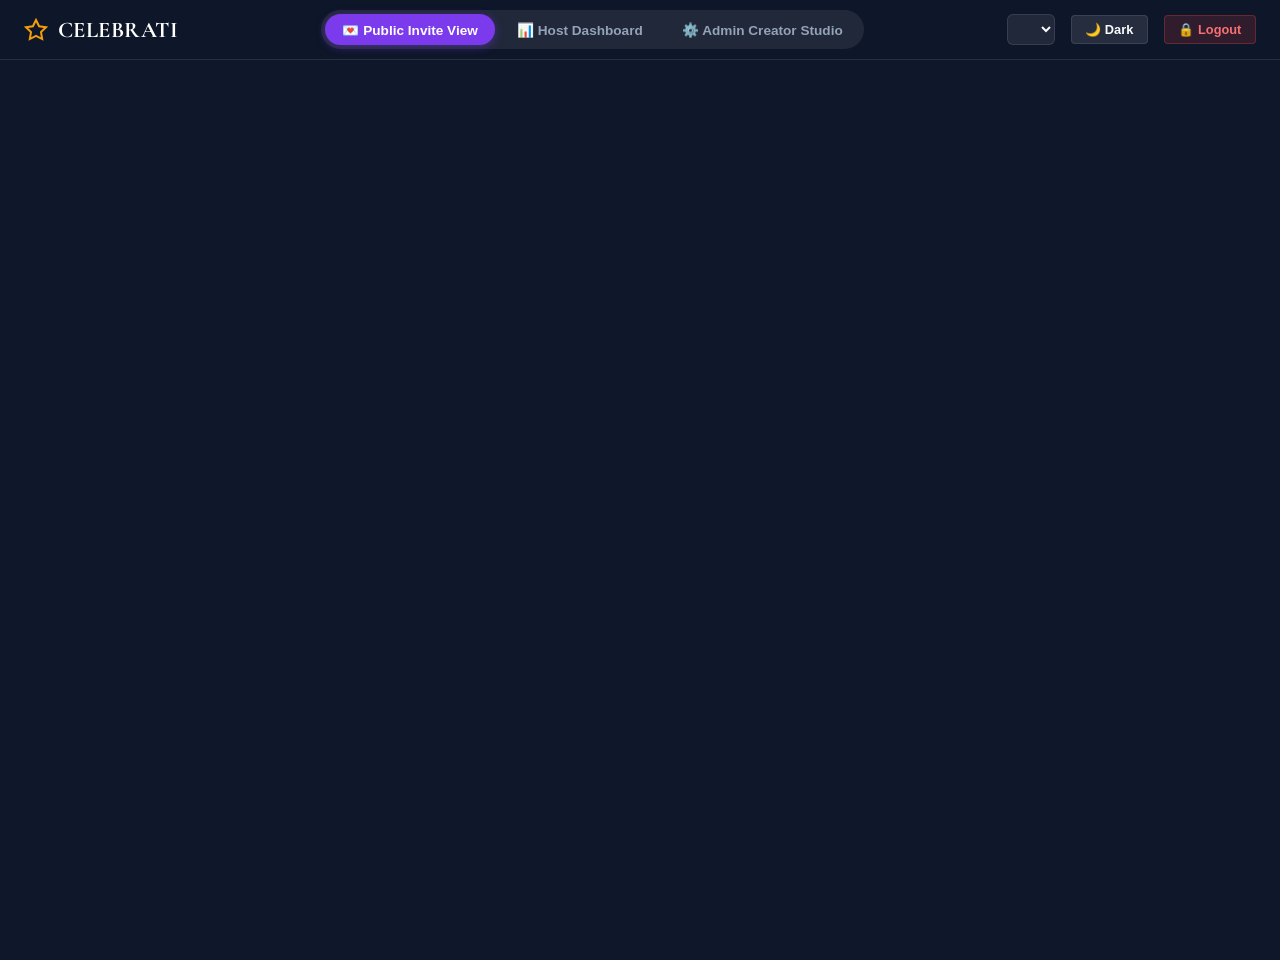
==== app.html @ c453f587 "Initial commit for Celebrati - Vercel Ready" ====
<!DOCTYPE html>
<html lang="en">
<head>
  <meta charset="UTF-8">
  <meta name="viewport" content="width=device-width, initial-scale=1.0">
  <title>Celebrati — Ultra-Premium Event Invitation & Management Platform</title>
  
  <meta name="description" content="Design ultra-luxurious story-based digital invitations, track RSVPs, meal preferences, and issue digital QR entry passes for weddings, galas, and VIP celebrations.">
  
  <!-- Stylesheets -->
  <link rel="stylesheet" href="styles/main.css">
  <link rel="stylesheet" href="styles/themes.css">
  <link rel="stylesheet" href="styles/admin.css">
  <link rel="stylesheet" href="styles/invitation.css">
  <link rel="stylesheet" href="styles/auth.css">
  <link rel="stylesheet" href="styles/tracker.css">
</head>
<body>

  <!-- Top Persona View Switcher Bar -->
  <header id="view-switcher-bar">
    <div class="brand-logo">
      <svg width="24" height="24" viewBox="0 0 24 24" fill="none" stroke="currentColor" stroke-width="2">
        <path d="M12 2l3.09 6.26L22 9.27l-5 4.87 1.18 6.88L12 17.77l-6.18 3.25L7 14.14 2 9.27l6.91-1.01L12 2z"/>
      </svg>
      <span>CELEBRATI</span>
    </div>

    <!-- View Switcher Pills -->
    <div class="view-pills">
      <button class="view-pill active" data-view="invite">
        <span>💌 Public Invite View</span>
      </button>
      <button class="view-pill" data-view="dashboard">
        <span>📊 Host Dashboard</span>
      </button>
      <button class="view-pill" data-view="admin">
        <span>⚙️ Admin Creator Studio</span>
      </button>
    </div>

    <!-- Quick Controls -->
    <div class="view-switcher-right">
      <select id="event-quick-select" class="event-quick-select" title="Active Event">
        <!-- Populated dynamically via storage JS -->
      </select>
      <button id="theme-toggle-btn" class="btn btn-secondary btn-sm" title="Toggle Dashboard Light/Dark Theme">
        🌙 Dark
      </button>
      <button id="logout-btn" class="btn btn-sm" title="Logout" style="background:rgba(239,68,68,0.15);color:#F87171;border:1px solid rgba(239,68,68,0.3);">
        🔒 Logout
      </button>
    </div>
  </header>

  <!-- Main View Container -->
  <main id="app-container">
    <!-- Dynamic Component Views render here (Admin | Dashboard | Invite | Tracker) -->
  </main>

  <!-- Toast Notification Container -->
  <div class="toast-container" id="toast-container"></div>

  <!-- Main Application Script (ES6 Modules) -->
  <script type="module" src="js/app.js"></script>
</body>
</html>
---- styles/main.css ----
/* ==========================================================================
   CELEBRATI — CORE DESIGN SYSTEM & BASE STYLES
   ========================================================================== */

@import url('https://fonts.googleapis.com/css2?family=Cormorant+Garamond:ital,wght@0,300;0,400;0,600;0,700;1,400&family=Inter:wght@300;400;500;600;700&family=Playfair+Display:ital,wght@0,400;0,600;0,700;1,400&family=Plus+Jakarta+Sans:wght@300;400;500;600;700;800&family=Alex+Brush&family=Great+Vibes&display=swap');

:root {
  /* System Brand Colors */
  --brand-primary: #7C3AED;
  --brand-primary-hover: #6D28D9;
  --brand-primary-light: rgba(124, 58, 237, 0.1);
  --brand-accent: #F59E0B;
  --brand-success: #10B981;
  --brand-danger: #EF4444;
  --brand-warning: #F59E0B;
  --brand-info: #3B82F6;

  /* UI Neutral Spectrum */
  --bg-app: #0F172A;
  --bg-surface: #1E293B;
  --bg-surface-elevated: #334155;
  --border-color: rgba(255, 255, 255, 0.1);
  --border-color-strong: rgba(255, 255, 255, 0.2);
  
  --text-primary: #F8FAFC;
  --text-secondary: #94A3B8;
  --text-muted: #64748B;
  --text-inverse: #0F172A;

  /* Fonts */
  --font-sans: 'Plus Jakarta Sans', 'Inter', -apple-system, sans-serif;
  --font-serif: 'Playfair Display', Georgia, serif;
  --font-script: 'Great Vibes', 'Alex Brush', cursive;
  --font-display: 'Cormorant Garamond', serif;

  /* Elevation Shadows */
  --shadow-sm: 0 1px 2px 0 rgba(0, 0, 0, 0.05);
  --shadow-md: 0 4px 6px -1px rgba(0, 0, 0, 0.1), 0 2px 4px -1px rgba(0, 0, 0, 0.06);
  --shadow-lg: 0 10px 15px -3px rgba(0, 0, 0, 0.2), 0 4px 6px -2px rgba(0, 0, 0, 0.1);
  --shadow-xl: 0 20px 25px -5px rgba(0, 0, 0, 0.3), 0 10px 10px -5px rgba(0, 0, 0, 0.2);
  --shadow-glow: 0 0 25px rgba(124, 58, 237, 0.35);

  /* Radius & Transitions */
  --radius-sm: 6px;
  --radius-md: 12px;
  --radius-lg: 20px;
  --radius-full: 9999px;
  --transition-fast: 0.15s ease;
  --transition-normal: 0.3s cubic-bezier(0.4, 0, 0.2, 1);
  --transition-slow: 0.5s cubic-bezier(0.4, 0, 0.2, 1);
}

/* Light theme overrides for Admin / Dashboard when toggled */
body.light-theme {
  --bg-app: #F8FAFC;
  --bg-surface: #FFFFFF;
  --bg-surface-elevated: #F1F5F9;
  --border-color: rgba(0, 0, 0, 0.08);
  --border-color-strong: rgba(0, 0, 0, 0.15);
  --text-primary: #0F172A;
  --text-secondary: #475569;
  --text-muted: #94A3B8;
  --shadow-xl: 0 20px 25px -5px rgba(0, 0, 0, 0.08);
}

/* Reset & Box Sizing */
*, *::before, *::after {
  box-sizing: border-box;
  margin: 0;
  padding: 0;
}

html {
  scroll-behavior: smooth;
  font-size: 16px;
  height: 100%;
}

body {
  font-family: var(--font-sans);
  background-color: var(--bg-app);
  color: var(--text-primary);
  line-height: 1.6;
  min-height: 100vh;
  overflow-x: hidden;
  -webkit-font-smoothing: antialiased;
}

/* Base Utility Classes */
.hidden { display: none !important; }
.flex { display: flex; }
.flex-col { display: flex; flex-direction: column; }
.items-center { align-items: center; }
.justify-between { justify-content: space-between; }
.justify-center { justify-content: center; }
.gap-2 { gap: 0.5rem; }
.gap-4 { gap: 1rem; }
.gap-6 { gap: 1.5rem; }
.gap-8 { gap: 2rem; }
.text-center { text-align: center; }
.w-full { width: 100%; }

/* Global Glassmorphism Containers */
.glass-panel {
  background: rgba(30, 41, 59, 0.7);
  backdrop-filter: blur(16px);
  -webkit-backdrop-filter: blur(16px);
  border: 1px solid var(--border-color);
  border-radius: var(--radius-md);
  box-shadow: var(--shadow-lg);
}

body.light-theme .glass-panel {
  background: rgba(255, 255, 255, 0.85);
  border: 1px solid rgba(0, 0, 0, 0.08);
}

/* Top Persona Switcher Bar */
#view-switcher-bar {
  position: fixed;
  top: 0;
  left: 0;
  right: 0;
  height: 60px;
  background: rgba(15, 23, 42, 0.92);
  backdrop-filter: blur(20px);
  -webkit-backdrop-filter: blur(20px);
  border-bottom: 1px solid var(--border-color);
  z-index: 9999;
  display: flex;
  align-items: center;
  justify-content: space-between;
  padding: 0 1.5rem;
}

.brand-logo {
  display: flex;
  align-items: center;
  gap: 0.6rem;
  font-family: var(--font-display);
  font-size: 1.4rem;
  font-weight: 700;
  color: #FFF;
  letter-spacing: 0.5px;
}

.brand-logo svg {
  color: #F59E0B;
}

.view-pills {
  display: flex;
  background: rgba(255, 255, 255, 0.08);
  padding: 4px;
  border-radius: var(--radius-full);
  gap: 4px;
}

.view-pill {
  border: none;
  background: transparent;
  color: var(--text-secondary);
  padding: 0.45rem 1.1rem;
  font-size: 0.85rem;
  font-weight: 600;
  border-radius: var(--radius-full);
  cursor: pointer;
  transition: var(--transition-fast);
  display: flex;
  align-items: center;
  gap: 0.4rem;
}

.view-pill:hover {
  color: #FFF;
}

.view-pill.active {
  background: var(--brand-primary);
  color: #FFF;
  box-shadow: 0 2px 10px rgba(124, 58, 237, 0.4);
}

.view-switcher-right {
  display: flex;
  align-items: center;
  gap: 1rem;
}

/* Event Selector Dropdown in Switcher Bar */
.event-quick-select {
  background: rgba(255, 255, 255, 0.08);
  border: 1px solid var(--border-color);
  color: var(--text-primary);
  padding: 0.4rem 0.8rem;
  border-radius: var(--radius-sm);
  font-size: 0.85rem;
  outline: none;
  cursor: pointer;
}

.event-quick-select option {
  background: #1E293B;
  color: #FFF;
}

/* Buttons */
.btn {
  display: inline-flex;
  align-items: center;
  justify-content: center;
  gap: 0.5rem;
  padding: 0.65rem 1.4rem;
  font-size: 0.9rem;
  font-weight: 600;
  border-radius: var(--radius-sm);
  border: 1px solid transparent;
  cursor: pointer;
  transition: var(--transition-fast);
  text-decoration: none;
}

.btn-primary {
  background: var(--brand-primary);
  color: #FFF;
}

.btn-primary:hover {
  background: var(--brand-primary-hover);
  box-shadow: var(--shadow-glow);
  transform: translateY(-1px);
}

.btn-secondary {
  background: rgba(255, 255, 255, 0.1);
  color: var(--text-primary);
  border-color: var(--border-color);
}

.btn-secondary:hover {
  background: rgba(255, 255, 255, 0.18);
}

.btn-outline {
  background: transparent;
  border-color: var(--border-color-strong);
  color: var(--text-primary);
}

.btn-outline:hover {
  border-color: var(--brand-primary);
  color: var(--brand-primary);
}

.btn-sm {
  padding: 0.35rem 0.85rem;
  font-size: 0.8rem;
  border-radius: 4px;
}

.btn-lg {
  padding: 0.85rem 1.8rem;
  font-size: 1rem;
  border-radius: var(--radius-md);
}

.btn-icon {
  padding: 0.5rem;
  border-radius: var(--radius-sm);
}

/* Form Controls */
.form-group {
  display: flex;
  flex-direction: column;
  gap: 0.4rem;
  margin-bottom: 1.2rem;
}

.form-label {
  font-size: 0.85rem;
  font-weight: 600;
  color: var(--text-secondary);
  text-transform: uppercase;
  letter-spacing: 0.5px;
}

.form-input, .form-select, .form-textarea {
  background: rgba(15, 23, 42, 0.6);
  border: 1px solid var(--border-color-strong);
  color: var(--text-primary);
  padding: 0.75rem 1rem;
  border-radius: var(--radius-sm);
  font-size: 0.95rem;
  font-family: inherit;
  transition: var(--transition-fast);
  outline: none;
}

body.light-theme .form-input,
body.light-theme .form-select,
body.light-theme .form-textarea {
  background: #FFF;
  border-color: #CBD5E1;
  color: #0F172A;
}

.form-input:focus, .form-select:focus, .form-textarea:focus {
  border-color: var(--brand-primary);
  box-shadow: 0 0 0 3px var(--brand-primary-light);
}

.form-row {
  display: grid;
  grid-template-columns: repeat(auto-fit, minmax(240px, 1fr));
  gap: 1rem;
}

/* Modals */
.modal-backdrop {
  position: fixed;
  inset: 0;
  background: rgba(0, 0, 0, 0.75);
  backdrop-filter: blur(8px);
  z-index: 10000;
  display: flex;
  align-items: center;
  justify-content: center;
  padding: 1.5rem;
  opacity: 0;
  pointer-events: none;
  transition: opacity 0.3s ease;
}

.modal-backdrop.active {
  opacity: 1;
  pointer-events: auto;
}

.modal-content {
  background: #1E293B;
  border: 1px solid var(--border-color-strong);
  border-radius: var(--radius-lg);
  max-width: 600px;
  width: 100%;
  max-height: 90vh;
  overflow-y: auto;
  padding: 2rem;
  box-shadow: var(--shadow-xl);
  transform: translateY(20px);
  transition: transform 0.3s ease;
}

.modal-backdrop.active .modal-content {
  transform: translateY(0);
}

.modal-header {
  display: flex;
  align-items: center;
  justify-content: space-between;
  margin-bottom: 1.5rem;
  padding-bottom: 1rem;
  border-bottom: 1px solid var(--border-color);
}

.modal-title {
  font-family: var(--font-display);
  font-size: 1.5rem;
  font-weight: 600;
}

.modal-close {
  background: none;
  border: none;
  color: var(--text-muted);
  font-size: 1.5rem;
  cursor: pointer;
}

.modal-close:hover { color: var(--text-primary); }

/* Main Views Container Offset for Switcher Bar */
#app-container {
  margin-top: 60px;
  min-height: calc(100vh - 60px);
}

/* Badge Styles */
.badge {
  display: inline-flex;
  align-items: center;
  padding: 0.2rem 0.6rem;
  border-radius: var(--radius-full);
  font-size: 0.75rem;
  font-weight: 700;
  text-transform: uppercase;
  letter-spacing: 0.5px;
}

.badge-success { background: rgba(16, 185, 129, 0.15); color: #34D399; border: 1px solid rgba(16, 185, 129, 0.3); }
.badge-danger { background: rgba(239, 68, 68, 0.15); color: #F87171; border: 1px solid rgba(239, 68, 68, 0.3); }
.badge-warning { background: rgba(245, 158, 11, 0.15); color: #FBBF24; border: 1px solid rgba(245, 158, 11, 0.3); }
.badge-info { background: rgba(59, 130, 246, 0.15); color: #60A5FA; border: 1px solid rgba(59, 130, 246, 0.3); }

/* Toast Notifications */
.toast-container {
  position: fixed;
  bottom: 2rem;
  right: 2rem;
  z-index: 10001;
  display: flex;
  flex-direction: column;
  gap: 0.75rem;
}

.toast {
  background: #1E293B;
  border: 1px solid var(--border-color-strong);
  color: var(--text-primary);
  padding: 0.9rem 1.4rem;
  border-radius: var(--radius-md);
  box-shadow: var(--shadow-xl);
  display: flex;
  align-items: center;
  gap: 0.75rem;
  font-size: 0.9rem;
  animation: slideInRight 0.3s ease;
}

.toast-success { border-left: 4px solid var(--brand-success); }
.toast-info { border-left: 4px solid var(--brand-info); }
.toast-warning { border-left: 4px solid var(--brand-warning); }

@keyframes slideInRight {
  from { transform: translateX(100%); opacity: 0; }
  to { transform: translateX(0); opacity: 1; }
}

/* Responsive adjustments */
@media (max-width: 768px) {
  #view-switcher-bar {
    padding: 0 0.75rem;
  }
  .brand-logo span {
    display: none;
  }
  .view-pill {
    padding: 0.35rem 0.7rem;
    font-size: 0.78rem;
  }
}
---- styles/themes.css ----
/* ==========================================================================
   CELEBRATI — ULTRA-PREMIUM THEME SYSTEM DEFINITIONS (12 Themes)
   ========================================================================== */

/* 1. ROYAL SOLITAIRE (Burgundy, Rose Gold, Ivory) */
.theme-royal {
  --theme-bg: #2B0910;
  --theme-bg-alt: #1F060B;
  --theme-card-bg: rgba(61, 15, 26, 0.7);
  --theme-card-border: rgba(235, 185, 120, 0.25);
  --theme-accent: #E5A965;
  --theme-accent-hover: #D4954F;
  --theme-accent-glow: rgba(229, 169, 101, 0.35);
  --theme-text-primary: #FFF5EA;
  --theme-text-secondary: #D4B6A6;
  --theme-text-muted: #9E7A6B;
  --theme-font-title: 'Cormorant Garamond', serif;
  --theme-font-script: 'Great Vibes', cursive;
  --theme-font-body: 'Plus Jakarta Sans', sans-serif;
  --theme-hero-gradient: linear-gradient(135deg, #180307 0%, #3D0F1A 50%, #20060C 100%);
  --theme-pattern-overlay: radial-gradient(circle at 50% 50%, rgba(229, 169, 101, 0.08) 0%, transparent 60%);
  --theme-particle-type: 'petals';
}

/* 2. MIDNIGHT LUXE (Deep Emerald, Gold Foil) */
.theme-midnight {
  --theme-bg: #061811;
  --theme-bg-alt: #030D09;
  --theme-card-bg: rgba(12, 38, 28, 0.75);
  --theme-card-border: rgba(212, 175, 55, 0.3);
  --theme-accent: #D4AF37;
  --theme-accent-hover: #B89324;
  --theme-accent-glow: rgba(212, 175, 55, 0.4);
  --theme-text-primary: #F0FDF4;
  --theme-text-secondary: #A7F3D0;
  --theme-text-muted: #6EE7B7;
  --theme-font-title: 'Playfair Display', serif;
  --theme-font-script: 'Alex Brush', cursive;
  --theme-font-body: 'Inter', sans-serif;
  --theme-hero-gradient: linear-gradient(135deg, #020806 0%, #08291D 50%, #03120C 100%);
  --theme-pattern-overlay: radial-gradient(circle at 50% 50%, rgba(212, 175, 55, 0.12) 0%, transparent 70%);
  --theme-particle-type: 'gold-dust';
}

/* 3. VELVET NOIR (Obsidian & Champagne Glow) */
.theme-velvet {
  --theme-bg: #0A0A0F;
  --theme-bg-alt: #050508;
  --theme-card-bg: rgba(22, 22, 34, 0.75);
  --theme-card-border: rgba(255, 215, 0, 0.2);
  --theme-accent: #FFD700;
  --theme-accent-hover: #E6C200;
  --theme-accent-glow: rgba(255, 215, 0, 0.4);
  --theme-text-primary: #FFFFFF;
  --theme-text-secondary: #CBD5E1;
  --theme-text-muted: #64748B;
  --theme-font-title: 'Playfair Display', serif;
  --theme-font-script: 'Alex Brush', cursive;
  --theme-font-body: 'Plus Jakarta Sans', sans-serif;
  --theme-hero-gradient: linear-gradient(135deg, #040407 0%, #141424 50%, #07070E 100%);
  --theme-pattern-overlay: radial-gradient(circle at 50% 50%, rgba(255, 215, 0, 0.09) 0%, transparent 70%);
  --theme-particle-type: 'gold-dust';
}

/* 4. CELESTIAL ROMANCE (Soft Blush, Lavender) */
.theme-celestial {
  --theme-bg: #1A1325;
  --theme-bg-alt: #110B1B;
  --theme-card-bg: rgba(41, 28, 59, 0.7);
  --theme-card-border: rgba(226, 192, 238, 0.25);
  --theme-accent: #E2C0EE;
  --theme-accent-hover: #C698D6;
  --theme-accent-glow: rgba(226, 192, 238, 0.35);
  --theme-text-primary: #FAF5FF;
  --theme-text-secondary: #E9D5FF;
  --theme-text-muted: #C084FC;
  --theme-font-title: 'Cormorant Garamond', serif;
  --theme-font-script: 'Great Vibes', cursive;
  --theme-font-body: 'Plus Jakarta Sans', sans-serif;
  --theme-hero-gradient: linear-gradient(135deg, #0F0918 0%, #291B3A 50%, #150E23 100%);
  --theme-pattern-overlay: radial-gradient(circle at 50% 50%, rgba(226, 192, 238, 0.1) 0%, transparent 65%);
  --theme-particle-type: 'stars';
}

/* 5. CHAPEL WHITE & SILVER (Cathedral White & Platinum) */
.theme-chapel-white {
  --theme-bg: #0F172A;
  --theme-bg-alt: #090D16;
  --theme-card-bg: rgba(30, 41, 59, 0.8);
  --theme-card-border: rgba(203, 213, 225, 0.3);
  --theme-accent: #CBD5E1;
  --theme-accent-hover: #94A3B8;
  --theme-accent-glow: rgba(203, 213, 225, 0.35);
  --theme-text-primary: #F8FAFC;
  --theme-text-secondary: #E2E8F0;
  --theme-text-muted: #94A3B8;
  --theme-font-title: 'Cormorant Garamond', serif;
  --theme-font-script: 'Great Vibes', cursive;
  --theme-font-body: 'Inter', sans-serif;
  --theme-hero-gradient: linear-gradient(135deg, #090E1A 0%, #1E293B 50%, #0B132B 100%);
  --theme-pattern-overlay: radial-gradient(circle at 50% 50%, rgba(203, 213, 225, 0.12) 0%, transparent 70%);
  --theme-particle-type: 'stars';
}

/* 6. SAFFRON & CRIMSON GOLD (Hindu Wedding) */
.theme-hindu-mandala {
  --theme-bg: #5A180E;
  --theme-bg-alt: #380C07;
  --theme-card-bg: rgba(90, 24, 14, 0.8);
  --theme-card-border: rgba(255, 153, 51, 0.35);
  --theme-accent: #FF9933;
  --theme-accent-hover: #E6801A;
  --theme-accent-glow: rgba(255, 153, 51, 0.4);
  --theme-text-primary: #FFF8F0;
  --theme-text-secondary: #FFE0B2;
  --theme-text-muted: #FFB74D;
  --theme-font-title: 'Cinzel', serif;
  --theme-font-script: 'Great Vibes', cursive;
  --theme-font-body: 'Plus Jakarta Sans', sans-serif;
  --theme-hero-gradient: linear-gradient(135deg, #300804 0%, #6E1F13 50%, #3B0D07 100%);
  --theme-pattern-overlay: radial-gradient(circle at 50% 50%, rgba(255, 153, 51, 0.15) 0%, transparent 70%);
  --theme-particle-type: 'petals';
}

/* 7. MARIGOLD BARAAT (Sangeet & Haldi) */
.theme-marigold-baraat {
  --theme-bg: #4A1208;
  --theme-bg-alt: #2E0A04;
  --theme-card-bg: rgba(74, 18, 8, 0.8);
  --theme-card-border: rgba(255, 193, 7, 0.35);
  --theme-accent: #FFC107;
  --theme-accent-hover: #FFA000;
  --theme-accent-glow: rgba(255, 193, 7, 0.4);
  --theme-text-primary: #FFF8E1;
  --theme-text-secondary: #FFE082;
  --theme-text-muted: #FFCA28;
  --theme-font-title: 'Cinzel', serif;
  --theme-font-script: 'Great Vibes', cursive;
  --theme-font-body: 'Plus Jakarta Sans', sans-serif;
  --theme-hero-gradient: linear-gradient(135deg, #260803 0%, #5E180A 50%, #360E05 100%);
  --theme-pattern-overlay: radial-gradient(circle at 50% 50%, rgba(255, 193, 7, 0.15) 0%, transparent 70%);
  --theme-particle-type: 'petals';
}

/* 8. EMERALD ELEGANCE (Muslim Nikkah) */
.theme-muslim-emerald {
  --theme-bg: #004B23;
  --theme-bg-alt: #002913;
  --theme-card-bg: rgba(0, 75, 35, 0.75);
  --theme-card-border: rgba(80, 200, 120, 0.3);
  --theme-accent: #50C878;
  --theme-accent-hover: #3EB063;
  --theme-accent-glow: rgba(80, 200, 120, 0.4);
  --theme-text-primary: #F0FFF0;
  --theme-text-secondary: #C8E6C9;
  --theme-text-muted: #81C784;
  --theme-font-title: 'Amiri', serif;
  --theme-font-script: 'Alex Brush', cursive;
  --theme-font-body: 'Inter', sans-serif;
  --theme-hero-gradient: linear-gradient(135deg, #001C0D 0%, #005F2C 50%, #002E15 100%);
  --theme-pattern-overlay: radial-gradient(circle at 50% 50%, rgba(80, 200, 120, 0.12) 0%, transparent 70%);
  --theme-particle-type: 'stars';
}

/* 9. DESERT ROSE NIKKAH (Dusty Rose & Bronze) */
.theme-desert-rose {
  --theme-bg: #2B1E2A;
  --theme-bg-alt: #1A1119;
  --theme-card-bg: rgba(43, 30, 42, 0.8);
  --theme-card-border: rgba(244, 162, 97, 0.3);
  --theme-accent: #F4A261;
  --theme-accent-hover: #E76F51;
  --theme-accent-glow: rgba(244, 162, 97, 0.4);
  --theme-text-primary: #FFF1E6;
  --theme-text-secondary: #F8EDEB;
  --theme-text-muted: #E0A96D;
  --theme-font-title: 'Amiri', serif;
  --theme-font-script: 'Great Vibes', cursive;
  --theme-font-body: 'Plus Jakarta Sans', sans-serif;
  --theme-hero-gradient: linear-gradient(135deg, #160D15 0%, #3B2A3A 50%, #20151F 100%);
  --theme-pattern-overlay: radial-gradient(circle at 50% 50%, rgba(244, 162, 97, 0.12) 0%, transparent 70%);
  --theme-particle-type: 'gold-dust';
}

/* 10. IVORY & ROYAL ANAND KARAJ (Sikh Wedding) */
.theme-sikh-ivory {
  --theme-bg: #0B192C;
  --theme-bg-alt: #060E1A;
  --theme-card-bg: rgba(11, 25, 44, 0.8);
  --theme-card-border: rgba(59, 130, 246, 0.3);
  --theme-accent: #3B82F6;
  --theme-accent-hover: #2563EB;
  --theme-accent-glow: rgba(59, 130, 246, 0.4);
  --theme-text-primary: #F8FAFC;
  --theme-text-secondary: #93C5FD;
  --theme-text-muted: #60A5FA;
  --theme-font-title: 'Cinzel', serif;
  --theme-font-script: 'Great Vibes', cursive;
  --theme-font-body: 'Inter', sans-serif;
  --theme-hero-gradient: linear-gradient(135deg, #030811 0%, #1E3E62 50%, #081324 100%);
  --theme-pattern-overlay: radial-gradient(circle at 50% 50%, rgba(59, 130, 246, 0.12) 0%, transparent 70%);
  --theme-particle-type: 'gold-dust';
}

/* 11. NEON LUXE PARTY (Birthday Gala) */
.theme-neon-party {
  --theme-bg: #111827;
  --theme-bg-alt: #0B0F19;
  --theme-card-bg: rgba(17, 24, 39, 0.85);
  --theme-card-border: rgba(236, 72, 153, 0.35);
  --theme-accent: #EC4899;
  --theme-accent-hover: #DB2777;
  --theme-accent-glow: rgba(236, 72, 153, 0.45);
  --theme-text-primary: #F9FAFB;
  --theme-text-secondary: #F472B6;
  --theme-text-muted: #F43F5E;
  --theme-font-title: 'Playfair Display', serif;
  --theme-font-script: 'Alex Brush', cursive;
  --theme-font-body: 'Plus Jakarta Sans', sans-serif;
  --theme-hero-gradient: linear-gradient(135deg, #0A0512 0%, #2E103B 50%, #0F172A 100%);
  --theme-pattern-overlay: radial-gradient(circle at 50% 50%, rgba(236, 72, 153, 0.15) 0%, transparent 70%);
  --theme-particle-type: 'stars';
}

/* 12. PLATINUM CORPORATE GALA (Tech & Corporate) */
.theme-gala-corporate {
  --theme-bg: #0F172A;
  --theme-bg-alt: #020617;
  --theme-card-bg: rgba(15, 23, 42, 0.85);
  --theme-card-border: rgba(56, 189, 248, 0.3);
  --theme-accent: #38BDF8;
  --theme-accent-hover: #0284C7;
  --theme-accent-glow: rgba(56, 189, 248, 0.4);
  --theme-text-primary: #F8FAFC;
  --theme-text-secondary: #94A3B8;
  --theme-text-muted: #64748B;
  --theme-font-title: 'Inter', serif;
  --theme-font-script: 'Alex Brush', cursive;
  --theme-font-body: 'Inter', sans-serif;
  --theme-hero-gradient: linear-gradient(135deg, #020617 0%, #1E293B 50%, #0F172A 100%);
  --theme-pattern-overlay: radial-gradient(circle at 50% 50%, rgba(56, 189, 248, 0.12) 0%, transparent 70%);
  --theme-particle-type: 'gold-dust';
}

/* Application of theme variables on the invitation wrapper */
.invitation-wrapper {
  background-color: var(--theme-bg, #0F172A);
  color: var(--theme-text-primary, #FFF);
  font-family: var(--theme-font-body, sans-serif);
  min-height: 100vh;
  position: relative;
  overflow-x: hidden;
  transition: background-color 0.5s ease, color 0.5s ease;
}

.invitation-wrapper h1,
.invitation-wrapper h2,
.invitation-wrapper h3,
.invitation-wrapper .section-title {
  font-family: var(--theme-font-title, serif);
}

.invitation-wrapper .script-font {
  font-family: var(--theme-font-script, cursive);
  color: var(--theme-accent);
}

.invitation-wrapper .theme-accent-text {
  color: var(--theme-accent);
}

.invitation-wrapper .theme-card {
  background: var(--theme-card-bg);
  border: 1px solid var(--theme-card-border);
  backdrop-filter: blur(16px);
  -webkit-backdrop-filter: blur(16px);
  border-radius: var(--radius-lg);
  box-shadow: 0 10px 30px rgba(0, 0, 0, 0.4);
}

.invitation-wrapper .btn-accent {
  background: var(--theme-accent);
  color: #0F172A;
  font-weight: 700;
  border: none;
  box-shadow: 0 4px 20px var(--theme-accent-glow);
  transition: var(--transition-fast);
}

.invitation-wrapper .btn-accent:hover {
  background: var(--theme-accent-hover);
  transform: translateY(-2px);
  box-shadow: 0 6px 25px var(--theme-accent-glow);
}
---- styles/admin.css ----
/* ==========================================================================
   CELEBRATI — ADMIN CREATOR STUDIO & CUSTOMER DASHBOARD STYLES
   ========================================================================== */

.admin-layout, .dashboard-layout {
  padding: 2rem;
  max-width: 1400px;
  margin: 0 auto;
}

.view-header {
  display: flex;
  align-items: center;
  justify-content: space-between;
  margin-bottom: 2rem;
}

.view-header-title h1 {
  font-size: 1.8rem;
  font-weight: 800;
  display: flex;
  align-items: center;
  gap: 0.6rem;
}

.view-header-title p {
  color: var(--text-secondary);
  font-size: 0.95rem;
}

/* Event Library Grid */
.event-grid {
  display: grid;
  grid-template-columns: repeat(auto-fill, minmax(320px, 1fr));
  gap: 1.5rem;
  margin-top: 1.5rem;
}

.event-card {
  background: var(--bg-surface);
  border: 1px solid var(--border-color);
  border-radius: var(--radius-md);
  padding: 1.5rem;
  transition: var(--transition-fast);
  display: flex;
  flex-direction: column;
  justify-content: space-between;
  position: relative;
  overflow: hidden;
}

.event-card:hover {
  border-color: var(--brand-primary);
  transform: translateY(-3px);
  box-shadow: var(--shadow-xl);
}

.event-card-top {
  display: flex;
  align-items: flex-start;
  justify-content: space-between;
  margin-bottom: 1rem;
}

.event-card-type-icon {
  width: 42px;
  height: 42px;
  border-radius: 10px;
  background: var(--brand-primary-light);
  color: var(--brand-primary);
  display: flex;
  align-items: center;
  justify-content: center;
  font-size: 1.3rem;
}

.event-card-title {
  font-size: 1.2rem;
  font-weight: 700;
  margin-bottom: 0.3rem;
}

.event-card-hosts {
  color: var(--text-secondary);
  font-size: 0.9rem;
  margin-bottom: 1rem;
}

.event-card-meta {
  display: flex;
  align-items: center;
  gap: 1rem;
  font-size: 0.8rem;
  color: var(--text-muted);
  margin-bottom: 1.2rem;
}

.event-card-actions {
  display: flex;
  align-items: center;
  gap: 0.5rem;
  border-top: 1px solid var(--border-color);
  padding-top: 1rem;
}

/* Admin Wizard Split View */
.wizard-split {
  display: grid;
  grid-template-columns: 1fr 420px;
  gap: 2rem;
  align-items: start;
}

@media (max-width: 1100px) {
  .wizard-split {
    grid-template-columns: 1fr;
  }
}

.wizard-form-container {
  background: var(--bg-surface);
  border: 1px solid var(--border-color);
  border-radius: var(--radius-lg);
  padding: 2rem;
}

/* Step Bar Indicator */
.wizard-steps {
  display: flex;
  align-items: center;
  justify-content: space-between;
  margin-bottom: 2rem;
  position: relative;
}

.wizard-steps::before {
  content: '';
  position: absolute;
  top: 18px;
  left: 20px;
  right: 20px;
  height: 2px;
  background: var(--border-color);
  z-index: 1;
}

.wizard-step-item {
  position: relative;
  z-index: 2;
  display: flex;
  flex-direction: column;
  align-items: center;
  gap: 0.4rem;
  background: var(--bg-surface);
  padding: 0 0.5rem;
  cursor: pointer;
}

.step-number {
  width: 36px;
  height: 36px;
  border-radius: var(--radius-full);
  background: var(--bg-surface-elevated);
  border: 2px solid var(--border-color-strong);
  color: var(--text-secondary);
  display: flex;
  align-items: center;
  justify-content: center;
  font-weight: 700;
  font-size: 0.9rem;
  transition: var(--transition-fast);
}

.wizard-step-item.active .step-number {
  background: var(--brand-primary);
  border-color: var(--brand-primary);
  color: #FFF;
  box-shadow: 0 0 15px rgba(124, 58, 237, 0.5);
}

.wizard-step-item.completed .step-number {
  background: var(--brand-success);
  border-color: var(--brand-success);
  color: #FFF;
}

.step-label {
  font-size: 0.75rem;
  font-weight: 600;
  color: var(--text-secondary);
  text-transform: uppercase;
}

.wizard-step-item.active .step-label {
  color: var(--brand-primary);
}

/* Live Preview Side Panel (Phone Mockup) */
.preview-panel {
  position: sticky;
  top: 80px;
  display: flex;
  flex-direction: column;
  align-items: center;
}

.phone-mockup {
  width: 360px;
  height: 680px;
  background: #000;
  border-radius: 44px;
  padding: 12px;
  box-shadow: 0 25px 50px -12px rgba(0, 0, 0, 0.7), 0 0 0 1px rgba(255, 255, 255, 0.1);
  position: relative;
  overflow: hidden;
}

.phone-notch {
  width: 140px;
  height: 24px;
  background: #000;
  position: absolute;
  top: 12px;
  left: 50%;
  transform: translateX(-50%);
  border-bottom-left-radius: 16px;
  border-bottom-right-radius: 16px;
  z-index: 100;
}

.phone-screen {
  width: 100%;
  height: 100%;
  background: #0F172A;
  border-radius: 34px;
  overflow-y: auto;
  position: relative;
  scrollbar-width: none;
}

.phone-screen::-webkit-scrollbar {
  display: none;
}

/* Theme Picker Cards */
.theme-picker-grid {
  display: grid;
  grid-template-columns: repeat(2, 1fr);
  gap: 1rem;
}

.theme-card-option {
  border: 2px solid var(--border-color);
  border-radius: var(--radius-md);
  padding: 1rem;
  cursor: pointer;
  transition: var(--transition-fast);
  text-align: center;
  position: relative;
}

.theme-card-option:hover {
  border-color: var(--brand-primary);
}

.theme-card-option.selected {
  border-color: var(--brand-primary);
  background: var(--brand-primary-light);
}

.theme-color-swatches {
  display: flex;
  justify-content: center;
  gap: 6px;
  margin-top: 0.6rem;
}

.color-swatch {
  width: 18px;
  height: 18px;
  border-radius: var(--radius-full);
  border: 1px solid rgba(255, 255, 255, 0.2);
}

/* Dashboard KPI Cards Grid */
.kpi-grid {
  display: grid;
  grid-template-columns: repeat(auto-fit, minmax(200px, 1fr));
  gap: 1.25rem;
  margin-bottom: 2rem;
}

.kpi-card {
  background: var(--bg-surface);
  border: 1px solid var(--border-color);
  border-radius: var(--radius-md);
  padding: 1.25rem;
  display: flex;
  align-items: center;
  gap: 1rem;
}

.kpi-icon {
  width: 48px;
  height: 48px;
  border-radius: 12px;
  display: flex;
  align-items: center;
  justify-content: center;
  font-size: 1.4rem;
}

.kpi-value {
  font-size: 1.8rem;
  font-weight: 800;
  line-height: 1.2;
}

.kpi-label {
  font-size: 0.8rem;
  color: var(--text-secondary);
  text-transform: uppercase;
  letter-spacing: 0.5px;
}

/* Dashboard Analytics Grid */
.analytics-grid {
  display: grid;
  grid-template-columns: 2fr 1fr;
  gap: 1.5rem;
  margin-bottom: 2rem;
}

@media (max-width: 900px) {
  .analytics-grid {
    grid-template-columns: 1fr;
  }
}

.chart-box {
  background: var(--bg-surface);
  border: 1px solid var(--border-color);
  border-radius: var(--radius-md);
  padding: 1.5rem;
}

.chart-header {
  display: flex;
  align-items: center;
  justify-content: space-between;
  margin-bottom: 1rem;
}

.chart-title {
  font-size: 1.05rem;
  font-weight: 700;
}

/* Guest Table Styles */
.table-container {
  background: var(--bg-surface);
  border: 1px solid var(--border-color);
  border-radius: var(--radius-md);
  overflow: hidden;
  margin-bottom: 2rem;
}

.table-toolbar {
  padding: 1rem 1.5rem;
  border-bottom: 1px solid var(--border-color);
  display: flex;
  align-items: center;
  justify-content: space-between;
  flex-wrap: wrap;
  gap: 1rem;
}

.guest-table {
  width: 100%;
  border-collapse: collapse;
  text-align: left;
  font-size: 0.9rem;
}

.guest-table th {
  background: rgba(0, 0, 0, 0.2);
  padding: 0.85rem 1.2rem;
  color: var(--text-secondary);
  font-weight: 600;
  text-transform: uppercase;
  font-size: 0.75rem;
  letter-spacing: 0.5px;
}

.guest-table td {
  padding: 0.9rem 1.2rem;
  border-bottom: 1px solid var(--border-color);
  vertical-align: middle;
}

.guest-table tbody tr:hover {
  background: rgba(255, 255, 255, 0.03);
}

/* Wishes Moderation Cards */
.wishes-moderation-grid {
  display: grid;
  grid-template-columns: repeat(auto-fill, minmax(280px, 1fr));
  gap: 1rem;
  margin-top: 1rem;
}

.wish-mod-card {
  background: var(--bg-surface);
  border: 1px solid var(--border-color);
  border-radius: var(--radius-md);
  padding: 1rem;
  display: flex;
  flex-direction: column;
  justify-content: space-between;
}

.wish-mod-author {
  font-weight: 700;
  font-size: 0.95rem;
}

.wish-mod-text {
  font-style: italic;
  color: var(--text-secondary);
  font-size: 0.88rem;
  margin: 0.5rem 0;
}

/* ==========================================================================
   THEME PICKER GRID — Premium Card Style
   ========================================================================== */
.theme-picker-grid {
  display: grid;
  grid-template-columns: repeat(auto-fill, minmax(200px, 1fr));
  gap: 1rem;
  margin-bottom: 0.5rem;
}

.theme-pick-card {
  position: relative;
  border-radius: 12px;
  border: 2px solid rgba(255,255,255,0.08);
  cursor: pointer;
  overflow: hidden;
  transition: all 0.25s cubic-bezier(0.22, 1, 0.36, 1);
}

.theme-pick-card:hover {
  transform: translateY(-4px);
  border-color: rgba(255,255,255,0.25);
  box-shadow: 0 16px 40px rgba(0,0,0,0.5);
}

.theme-pick-card.selected {
  border-color: rgba(212, 175, 55, 0.7);
  box-shadow: 0 0 0 1px rgba(212, 175, 55, 0.3), 0 16px 40px rgba(0,0,0,0.5);
}

.theme-pick-preview {
  height: 100px;
  display: flex;
  align-items: center;
  justify-content: center;
  border-bottom: 1px solid rgba(255,255,255,0.06);
}

.theme-pick-info {
  padding: 0.75rem 0.9rem;
  background: rgba(0,0,0,0.3);
}

/* Event grid — better spacing on small screens */
.event-grid {
  margin-top: 0 !important;
}

/* Active event card highlight */
.event-card.active-event {
  border-color: rgba(212, 175, 55, 0.45);
  background: linear-gradient(135deg, rgba(212,175,55,0.07) 0%, var(--bg-surface) 100%);
}

.event-card.active-event::before {
  content: 'EDITING';
  position: absolute;
  top: 0;
  right: 0;
  background: var(--color-primary);
  color: #000;
  font-size: 0.6rem;
  font-weight: 900;
  letter-spacing: 1.5px;
  padding: 0.15rem 0.6rem;
  border-bottom-left-radius: 6px;
}


/* ==========================================================================
   ADMIN TEMPLATE GALLERY & CUSTOMER DELIVERY PANEL ENHANCEMENTS
   ========================================================================== */

/* Gallery Overlay */
.gallery-overlay {
  position: fixed;
  inset: 0;
  background: rgba(10, 15, 26, 0.85);
  backdrop-filter: blur(12px);
  -webkit-backdrop-filter: blur(12px);
  z-index: 9999;
  display: flex;
  align-items: center;
  justify-content: center;
  padding: 1.5rem;
  opacity: 0;
  pointer-events: none;
  transition: opacity 0.3s ease;
}

.gallery-overlay.visible {
  opacity: 1;
  pointer-events: auto;
}

.gallery-modal-container {
  background: #0F172A;
  border: 1px solid rgba(255, 255, 255, 0.12);
  border-radius: 20px;
  width: 100%;
  max-width: 1100px;
  max-height: 90vh;
  display: flex;
  flex-direction: column;
  box-shadow: 0 25px 60px rgba(0, 0, 0, 0.7);
  overflow: hidden;
}

.gallery-modal-header {
  padding: 1.5rem 2rem;
  border-bottom: 1px solid rgba(255, 255, 255, 0.08);
  display: flex;
  align-items: center;
  justify-content: space-between;
  background: rgba(0, 0, 0, 0.2);
}

.gallery-modal-header h2 {
  font-size: 1.5rem;
  font-weight: 800;
  color: #FFF;
}

.gallery-category-bar {
  display: flex;
  align-items: center;
  gap: 0.5rem;
  padding: 1rem 2rem;
  background: rgba(15, 23, 42, 0.9);
  border-bottom: 1px solid rgba(255, 255, 255, 0.06);
  overflow-x: auto;
}

.category-filter-btn {
  padding: 0.5rem 1.2rem;
  border-radius: 30px;
  font-size: 0.85rem;
  font-weight: 600;
  background: rgba(255, 255, 255, 0.05);
  border: 1px solid rgba(255, 255, 255, 0.1);
  color: #94A3B8;
  cursor: pointer;
  white-space: nowrap;
  transition: all 0.2s ease;
}

.category-filter-btn:hover {
  color: #FFF;
  border-color: rgba(255, 255, 255, 0.3);
}

.category-filter-btn.active {
  background: var(--brand-primary, #7C3AED);
  color: #FFF;
  border-color: var(--brand-primary, #7C3AED);
  box-shadow: 0 4px 15px rgba(124, 58, 237, 0.4);
}

.gallery-modal-body {
  padding: 1.5rem 2rem;
  overflow-y: auto;
  display: grid;
  grid-template-columns: repeat(auto-fill, minmax(280px, 1fr));
  gap: 1.5rem;
  max-height: 65vh;
}

.gallery-card {
  background: rgba(30, 41, 59, 0.6);
  border: 1px solid rgba(255, 255, 255, 0.08);
  border-radius: 16px;
  overflow: hidden;
  display: flex;
  flex-direction: column;
  transition: transform 0.25s ease, border-color 0.25s ease, box-shadow 0.25s ease;
}

.gallery-card:hover {
  transform: translateY(-4px);
  border-color: rgba(229, 169, 101, 0.5);
  box-shadow: 0 15px 35px rgba(0, 0, 0, 0.5);
}

.gallery-card-preview {
  height: 140px;
  display: flex;
  flex-direction: column;
  align-items: center;
  justify-content: center;
  padding: 1rem;
  position: relative;
  border-bottom: 1px solid rgba(255, 255, 255, 0.06);
}

.gallery-card-badge {
  position: absolute;
  top: 10px;
  right: 10px;
  background: rgba(0, 0, 0, 0.6);
  color: #FFF;
  font-size: 0.65rem;
  font-weight: 700;
  padding: 0.2rem 0.6rem;
  border-radius: 20px;
  backdrop-filter: blur(4px);
  border: 1px solid rgba(255, 255, 255, 0.15);
}

.gallery-card-body {
  padding: 1.2rem;
  display: flex;
  flex-direction: column;
  flex-grow: 1;
  justify-content: space-between;
}

.gallery-card-title {
  font-size: 1.1rem;
  font-weight: 700;
  color: #FFF;
  margin-bottom: 0.3rem;
}

.gallery-card-desc {
  font-size: 0.82rem;
  color: #94A3B8;
  line-height: 1.4;
  margin-bottom: 1rem;
}

.gallery-card-swatches {
  display: flex;
  align-items: center;
  gap: 0.4rem;
  margin-bottom: 1.2rem;
}

.gallery-swatch {
  width: 18px;
  height: 18px;
  border-radius: 50%;
  border: 1px solid rgba(255, 255, 255, 0.2);
}

.gallery-card-actions {
  display: flex;
  align-items: center;
  gap: 0.5rem;
}

/* Customer Delivery Panel in Publish Step */
.customer-delivery-card {
  background: linear-gradient(135deg, rgba(30, 41, 59, 0.9) 0%, rgba(15, 23, 42, 0.9) 100%);
  border: 1px solid rgba(229, 169, 101, 0.3);
  border-radius: 16px;
  padding: 1.5rem;
  margin-top: 1.5rem;
  box-shadow: 0 10px 30px rgba(0, 0, 0, 0.3);
}

.delivery-link-box {
  background: rgba(0, 0, 0, 0.3);
  border: 1px solid rgba(255, 255, 255, 0.1);
  border-radius: 12px;
  padding: 1rem;
  margin-top: 1rem;
  display: flex;
  align-items: center;
  justify-content: space-between;
  gap: 1rem;
}

.delivery-link-text {
  font-family: monospace;
  font-size: 0.9rem;
  color: #E2E8F0;
  word-break: break-all;
}

.whatsapp-share-btn {
  background: #25D366;
  color: #FFF;
  font-weight: 700;
  padding: 0.85rem 1.5rem;
  border-radius: 10px;
  display: inline-flex;
  align-items: center;
  gap: 0.6rem;
  text-decoration: none;
  border: none;
  cursor: pointer;
  font-size: 0.95rem;
  box-shadow: 0 4px 15px rgba(37, 211, 102, 0.3);
  transition: all 0.2s ease;
}

.whatsapp-share-btn:hover {
  background: #20BA5A;
  transform: translateY(-2px);
  box-shadow: 0 6px 20px rgba(37, 211, 102, 0.4);
}

.pin-display-tag {
  background: rgba(255, 215, 0, 0.15);
  color: #FFD700;
  border: 1px dashed rgba(255, 215, 0, 0.4);
  padding: 0.3rem 0.8rem;
  border-radius: 8px;
  font-weight: 800;
  font-family: monospace;
  font-size: 1.1rem;
  letter-spacing: 2px;
}
---- styles/invitation.css ----
/* ==========================================================================
   CELEBRATI — PUBLIC LUXURY INVITATION PAGE STYLES
   ========================================================================== */

/* 1. Cinematic Loader */
#cinematic-loader {
  position: fixed;
  inset: 0;
  background: #0F0918;
  z-index: 99999;
  display: flex;
  flex-direction: column;
  align-items: center;
  justify-content: center;
  transition: opacity 0.8s cubic-bezier(0.4, 0, 0.2, 1), visibility 0.8s;
}

#cinematic-loader.fade-out {
  opacity: 0;
  visibility: hidden;
}

.loader-seal {
  width: 90px;
  height: 90px;
  border-radius: var(--radius-full);
  background: linear-gradient(135deg, #D4AF37 0%, #AA771C 100%);
  display: flex;
  align-items: center;
  justify-content: center;
  box-shadow: 0 0 35px rgba(212, 175, 55, 0.5);
  animation: pulseSeal 2s infinite ease-in-out;
}

.loader-seal svg {
  color: #000;
  width: 44px;
  height: 44px;
}

.loader-title {
  margin-top: 1.5rem;
  font-family: var(--font-display);
  font-size: 1.8rem;
  color: #F8FAFC;
  letter-spacing: 2px;
}

.loader-sub {
  color: #D4AF37;
  font-family: var(--font-script);
  font-size: 1.5rem;
  margin-top: 0.2rem;
}

@keyframes pulseSeal {
  0%, 100% { transform: scale(1); box-shadow: 0 0 25px rgba(212, 175, 55, 0.4); }
  50% { transform: scale(1.08); box-shadow: 0 0 45px rgba(212, 175, 55, 0.7); }
}

/* 2. Particle Canvas Background */
#particle-canvas {
  position: absolute;
  top: 0;
  left: 0;
  width: 100%;
  height: 100%;
  pointer-events: none;
  z-index: 1;
}

/* 3. Hero Section */
.inv-hero {
  min-height: 92vh;
  position: relative;
  display: flex;
  flex-direction: column;
  align-items: center;
  justify-content: center;
  text-align: center;
  padding: 4rem 1.5rem;
  background: var(--theme-hero-gradient);
  z-index: 2;
  overflow: hidden;
}

.inv-hero-overlay {
  position: absolute;
  inset: 0;
  background: var(--theme-pattern-overlay);
  pointer-events: none;
}

.inv-hero-content {
  position: relative;
  z-index: 3;
  max-width: 800px;
}

.inv-tagline {
  font-family: var(--theme-font-script);
  font-size: 2.2rem;
  color: var(--theme-accent);
  margin-bottom: 0.5rem;
  text-shadow: 0 2px 10px rgba(0, 0, 0, 0.5);
}

.inv-main-names {
  font-family: var(--theme-font-title);
  font-size: clamp(2.8rem, 6vw, 4.8rem);
  font-weight: 700;
  line-height: 1.1;
  margin-bottom: 1rem;
  letter-spacing: 1px;
  background: linear-gradient(135deg, #FFFFFF 0%, var(--theme-accent) 100%);
  -webkit-background-clip: text;
  -webkit-text-fill-color: transparent;
}

.inv-subtitle {
  font-size: 1.1rem;
  color: var(--theme-text-secondary);
  text-transform: uppercase;
  letter-spacing: 3px;
  margin-bottom: 2.5rem;
}

/* Live Countdown Timer Grid */
.countdown-grid {
  display: flex;
  justify-content: center;
  gap: 1.2rem;
  margin-bottom: 3rem;
  flex-wrap: wrap;
}

.countdown-box {
  background: var(--theme-card-bg);
  border: 1px solid var(--theme-card-border);
  padding: 1rem 1.4rem;
  border-radius: var(--radius-md);
  min-width: 90px;
  backdrop-filter: blur(12px);
  box-shadow: 0 8px 25px rgba(0, 0, 0, 0.3);
}

.countdown-number {
  font-family: var(--theme-font-title);
  font-size: 2.2rem;
  font-weight: 700;
  color: var(--theme-accent);
  line-height: 1;
}

.countdown-label {
  font-size: 0.7rem;
  text-transform: uppercase;
  letter-spacing: 1.5px;
  color: var(--theme-text-secondary);
  margin-top: 0.3rem;
}

/* Hero Action CTA */
.hero-cta-group {
  display: flex;
  align-items: center;
  justify-content: center;
  gap: 1rem;
  flex-wrap: wrap;
}

/* Section Containers */
.inv-section {
  position: relative;
  z-index: 2;
  padding: 5rem 1.5rem;
  max-width: 1100px;
  margin: 0 auto;
}

.section-header {
  text-align: center;
  margin-bottom: 3.5rem;
}

.section-tag {
  font-family: var(--theme-font-script);
  font-size: 1.8rem;
  color: var(--theme-accent);
}

.section-title {
  font-family: var(--theme-font-title);
  font-size: clamp(2rem, 4vw, 3rem);
  color: var(--theme-text-primary);
  margin-top: 0.2rem;
}

/* Story Timeline */
.story-timeline {
  position: relative;
  max-width: 800px;
  margin: 0 auto;
}

.story-timeline::before {
  content: '';
  position: absolute;
  top: 0;
  bottom: 0;
  left: 50%;
  width: 2px;
  background: var(--theme-card-border);
  transform: translateX(-50%);
}

@media (max-width: 768px) {
  .story-timeline::before {
    left: 20px;
  }
}

.timeline-item {
  display: flex;
  margin-bottom: 3rem;
  position: relative;
}

.timeline-item:nth-child(even) {
  flex-direction: row-reverse;
}

.timeline-content {
  width: 45%;
  background: var(--theme-card-bg);
  border: 1px solid var(--theme-card-border);
  padding: 1.5rem;
  border-radius: var(--radius-md);
}

@media (max-width: 768px) {
  .timeline-item, .timeline-item:nth-child(even) {
    flex-direction: row;
    padding-left: 50px;
  }
  .timeline-content {
    width: 100%;
  }
}

.timeline-node {
  position: absolute;
  left: 50%;
  top: 20px;
  transform: translateX(-50%);
  width: 20px;
  height: 20px;
  border-radius: var(--radius-full);
  background: var(--theme-accent);
  border: 4px solid var(--theme-bg);
  box-shadow: 0 0 15px var(--theme-accent-glow);
}

@media (max-width: 768px) {
  .timeline-node {
    left: 20px;
  }
}

.timeline-date {
  font-size: 0.8rem;
  font-weight: 700;
  color: var(--theme-accent);
  text-transform: uppercase;
  letter-spacing: 1px;
}

.timeline-title {
  font-family: var(--theme-font-title);
  font-size: 1.4rem;
  margin: 0.3rem 0;
}

/* Event Itinerary & Venue Cards */
.schedule-grid {
  display: grid;
  grid-template-columns: repeat(auto-fit, minmax(320px, 1fr));
  gap: 2rem;
}

.venue-card {
  background: var(--theme-card-bg);
  border: 1px solid var(--theme-card-border);
  border-radius: var(--radius-lg);
  padding: 2rem;
  display: flex;
  flex-direction: column;
  justify-content: space-between;
}

.venue-card-header {
  margin-bottom: 1.2rem;
}

.venue-badge {
  display: inline-block;
  padding: 0.25rem 0.75rem;
  border-radius: var(--radius-full);
  background: rgba(255, 255, 255, 0.08);
  color: var(--theme-accent);
  font-size: 0.75rem;
  font-weight: 700;
  text-transform: uppercase;
  margin-bottom: 0.8rem;
}

.venue-title {
  font-family: var(--theme-font-title);
  font-size: 1.6rem;
  margin-bottom: 0.5rem;
}

.venue-address {
  color: var(--theme-text-secondary);
  font-size: 0.9rem;
  display: flex;
  align-items: flex-start;
  gap: 0.5rem;
}

.venue-map-embed {
  height: 180px;
  width: 100%;
  border-radius: var(--radius-md);
  margin: 1.2rem 0;
  overflow: hidden;
  border: 1px solid var(--theme-card-border);
}

/* Dress Code Visual Palette */
.dresscode-card {
  background: var(--theme-card-bg);
  border: 1px solid var(--theme-card-border);
  border-radius: var(--radius-lg);
  padding: 2.5rem;
  text-align: center;
  max-width: 700px;
  margin: 0 auto;
}

.palette-swatches {
  display: flex;
  justify-content: center;
  gap: 1rem;
  margin: 1.5rem 0;
}

.palette-swatch {
  width: 48px;
  height: 48px;
  border-radius: var(--radius-full);
  border: 2px solid rgba(255, 255, 255, 0.2);
  box-shadow: 0 4px 12px rgba(0, 0, 0, 0.3);
  position: relative;
}

.palette-swatch-label {
  position: absolute;
  bottom: -22px;
  left: 50%;
  transform: translateX(-50%);
  font-size: 0.65rem;
  color: var(--theme-text-secondary);
  white-space: nowrap;
}

/* Digital Gate Pass Modal Card */
.gatepass-card {
  background: linear-gradient(135deg, #1E1B2E 0%, #0F0918 100%);
  border: 2px solid var(--theme-accent);
  border-radius: var(--radius-lg);
  padding: 2rem;
  text-align: center;
  box-shadow: 0 0 40px var(--theme-accent-glow);
  position: relative;
  overflow: hidden;
}

.gatepass-card::before {
  content: 'OFFICIAL PASS';
  position: absolute;
  top: 15px;
  right: -30px;
  background: var(--theme-accent);
  color: #000;
  font-size: 0.65rem;
  font-weight: 800;
  padding: 4px 30px;
  transform: rotate(45deg);
}

.gatepass-qr-wrapper {
  background: #FFF;
  padding: 1rem;
  border-radius: var(--radius-md);
  display: inline-block;
  margin: 1.2rem 0;
}

/* Guest Wishes Wall Grid */
.wishes-grid {
  display: grid;
  grid-template-columns: repeat(auto-fill, minmax(280px, 1fr));
  gap: 1.5rem;
}

.wish-card {
  background: var(--theme-card-bg);
  border: 1px solid var(--theme-card-border);
  border-radius: var(--radius-md);
  padding: 1.5rem;
  position: relative;
}

.wish-quote {
  font-style: italic;
  color: var(--theme-text-primary);
  font-size: 0.95rem;
  margin-bottom: 1rem;
  line-height: 1.5;
}

.wish-author {
  font-family: var(--theme-font-title);
  font-size: 1.1rem;
  color: var(--theme-accent);
  display: flex;
  align-items: center;
  justify-content: space-between;
}

.wish-like-btn {
  background: none;
  border: none;
  color: #EF4444;
  cursor: pointer;
  display: flex;
  align-items: center;
  gap: 0.3rem;
  font-size: 0.85rem;
}

/* Floating Section Nav Dots */
#floating-section-nav {
  position: fixed;
  right: 1.5rem;
  top: 50%;
  transform: translateY(-50%);
  z-index: 1000;
  display: flex;
  flex-direction: column;
  gap: 0.8rem;
}

@media (max-width: 768px) {
  #floating-section-nav { display: none; }
}

.nav-dot {
  width: 12px;
  height: 12px;
  border-radius: var(--radius-full);
  background: rgba(255, 255, 255, 0.2);
  border: 1px solid var(--theme-card-border);
  cursor: pointer;
  transition: var(--transition-fast);
}

.nav-dot.active {
  background: var(--theme-accent);
  box-shadow: 0 0 10px var(--theme-accent-glow);
  transform: scale(1.3);
}

/* Audio Player Floating Button */
#audio-player-control {
  position: fixed;
  bottom: 2rem;
  right: 2rem;
  z-index: 1000;
  background: var(--theme-card-bg);
  border: 1px solid var(--theme-card-border);
  backdrop-filter: blur(16px);
  padding: 0.6rem 1rem;
  border-radius: var(--radius-full);
  display: flex;
  align-items: center;
  gap: 0.6rem;
  box-shadow: 0 8px 25px rgba(0, 0, 0, 0.4);
  cursor: pointer;
}

.audio-equalizer {
  display: flex;
  align-items: flex-end;
  gap: 2px;
  height: 16px;
}

.equalizer-bar {
  width: 3px;
  background: var(--theme-accent);
  height: 4px;
  animation: eqBounce 1.2s infinite ease-in-out;
}

.equalizer-bar:nth-child(2) { animation-delay: 0.3s; }
.equalizer-bar:nth-child(3) { animation-delay: 0.6s; }

@keyframes eqBounce {
  0%, 100% { height: 4px; }
  50% { height: 16px; }
}

.audio-equalizer.paused .equalizer-bar {
  animation: none;
  height: 4px;
}

/* ==========================================================================
   PREMIUM CINEMATIC ENVELOPE OPENER — COMPLETE REDESIGN
   ========================================================================== */

/* Full overlay — deep noir with ambient radial glow */
#envelope-opener-overlay {
  position: fixed;
  inset: 0;
  z-index: 999999;
  display: flex;
  flex-direction: column;
  align-items: center;
  justify-content: center;
  background: radial-gradient(ellipse 80% 70% at 50% 60%, #16050D 0%, #060209 55%, #000000 100%);
  overflow: hidden;
  cursor: default;
  transition: opacity 1.4s cubic-bezier(0.77, 0, 0.18, 1), visibility 1.4s;
}

/* Ambient gold bokeh orbs */
#envelope-opener-overlay::before {
  content: '';
  position: absolute;
  inset: 0;
  background:
    radial-gradient(circle 260px at 18% 75%, rgba(180, 130, 20, 0.09) 0%, transparent 70%),
    radial-gradient(circle 180px at 82% 25%, rgba(212, 175, 55, 0.07) 0%, transparent 70%),
    radial-gradient(circle 120px at 50% 10%, rgba(255, 200, 80, 0.05) 0%, transparent 70%);
  pointer-events: none;
  animation: ambientShift 8s ease-in-out infinite alternate;
}

@keyframes ambientShift {
  0% { opacity: 0.6; transform: scale(1); }
  100% { opacity: 1; transform: scale(1.08); }
}

/* Floating dust particles overlay canvas */
#envelope-opener-overlay .env-dust-canvas {
  position: absolute;
  inset: 0;
  pointer-events: none;
  z-index: 1;
}

#envelope-opener-overlay.opened-fade {
  opacity: 0;
  visibility: hidden;
  pointer-events: none;
}

/* ── Heading above envelope ── */
.env-title-group {
  position: relative;
  z-index: 10;
  text-align: center;
  margin-bottom: 2.4rem;
  animation: envTitleRise 1.2s cubic-bezier(0.22, 1, 0.36, 1) both;
}

@keyframes envTitleRise {
  from { opacity: 0; transform: translateY(20px); }
  to   { opacity: 1; transform: translateY(0); }
}

.env-title-eyebrow {
  font-size: 0.72rem;
  font-weight: 700;
  letter-spacing: 4px;
  text-transform: uppercase;
  color: rgba(212, 175, 55, 0.6);
  margin-bottom: 0.4rem;
}

.env-title-main {
  font-family: var(--font-script);
  font-size: clamp(1.8rem, 5vw, 3rem);
  color: #EDD98A;
  line-height: 1;
  text-shadow:
    0 0 40px rgba(212, 175, 55, 0.35),
    0 2px 8px rgba(0,0,0,0.8);
}

/* ── Envelope SVG wrapper ── */
.premium-envelope-wrap {
  position: relative;
  z-index: 10;
  display: flex;
  align-items: center;
  justify-content: center;
  animation: envelopeFloat 4s ease-in-out infinite;
  cursor: pointer;
}

@keyframes envelopeFloat {
  0%, 100% { transform: translateY(0px) rotateX(0deg); }
  50%       { transform: translateY(-10px) rotateX(1.5deg); }
}

.premium-envelope-wrap.is-opening {
  animation: none;
}

/* The SVG container */
.env-svg-container {
  filter: drop-shadow(0 30px 60px rgba(0,0,0,0.9)) drop-shadow(0 0 60px rgba(180, 130, 20, 0.18));
  transition: filter 0.4s ease;
}

.premium-envelope-wrap:hover .env-svg-container {
  filter: drop-shadow(0 40px 80px rgba(0,0,0,0.95)) drop-shadow(0 0 90px rgba(212, 175, 55, 0.28));
}

/* SVG elements inside */
.env-body {
  fill: #1E0912;
  stroke: rgba(212, 175, 55, 0.22);
  stroke-width: 1;
  transition: fill 0.4s ease;
}

.env-flap-back {
  fill: #18070D;
}

.env-side-left {
  fill: #160A0E;
}

.env-side-right {
  fill: #160A0E;
}

.env-flap-front {
  fill: #230F16;
  transform-origin: 50% 0%;
  transform-box: fill-box;
  transition: transform 0.9s cubic-bezier(0.77, 0, 0.175, 1);
}

.env-flap-front.flap-open {
  transform: rotateX(180deg);
}

/* Gold border lines on envelope */
.env-gold-line {
  stroke: rgba(212, 175, 55, 0.35);
  stroke-width: 0.8;
  fill: none;
  animation: goldLinePulse 3s ease-in-out infinite alternate;
}

@keyframes goldLinePulse {
  0%   { stroke-opacity: 0.25; }
  100% { stroke-opacity: 0.55; }
}

/* ── Inner card that lifts out ── */
.env-inner-card-wrap {
  position: absolute;
  top: 50%;
  left: 50%;
  transform: translate(-50%, -50%);
  width: 220px;
  pointer-events: none;
  z-index: 5;
  opacity: 0;
  transition:
    opacity 0.1s ease,
    transform 1.0s cubic-bezier(0.34, 1.3, 0.64, 1);
}

.env-inner-card-wrap.card-rising {
  opacity: 1;
  transform: translate(-50%, -180%);
}

.env-inner-card {
  background: linear-gradient(160deg, #FDF6E3 0%, #F5E4B8 40%, #FAEAC8 100%);
  border-radius: 8px;
  padding: 1.4rem 1.2rem 1rem;
  text-align: center;
  border: 1px solid #D4AF37;
  box-shadow:
    0 0 0 1px rgba(212,175,55,0.12),
    0 8px 30px rgba(0,0,0,0.5),
    inset 0 1px 0 rgba(255,255,255,0.6);
  position: relative;
  overflow: hidden;
}

/* Gold shimmer sweep on inner card */
.env-inner-card::before {
  content: '';
  position: absolute;
  top: 0;
  left: -100%;
  width: 60%;
  height: 100%;
  background: linear-gradient(90deg, transparent, rgba(255,255,255,0.5), transparent);
  animation: cardShimmer 2.5s ease-in-out infinite;
}

@keyframes cardShimmer {
  0%   { left: -60%; }
  100% { left: 160%; }
}

.env-card-monogram {
  font-size: 1.5rem;
  color: #B8860B;
  display: block;
  margin-bottom: 0.3rem;
}

.env-card-title {
  font-family: var(--font-display);
  font-size: 0.85rem;
  font-weight: 700;
  letter-spacing: 0.5px;
  color: #2D0F18;
  line-height: 1.3;
}

.env-card-hosts {
  font-size: 0.7rem;
  color: #7A5812;
  margin-top: 0.25rem;
  letter-spacing: 0.5px;
}

/* ── Premium 3D Wax Seal ── */
.premium-wax-seal {
  position: absolute;
  width: 86px;
  height: 86px;
  top: 50%;
  left: 50%;
  transform: translate(-50%, -50%);
  z-index: 20;
  pointer-events: all;
  cursor: pointer;
  transition: transform 0.3s ease;
}

.premium-wax-seal:hover {
  transform: translate(-50%, -50%) scale(1.08);
}

/* SVG seal disc */
.seal-svg {
  width: 86px;
  height: 86px;
  filter:
    drop-shadow(0 4px 12px rgba(0,0,0,0.7))
    drop-shadow(0 0 20px rgba(212,175,55,0.5));
  animation: sealAuraPulse 2.8s ease-in-out infinite;
}

@keyframes sealAuraPulse {
  0%, 100% {
    filter:
      drop-shadow(0 4px 12px rgba(0,0,0,0.7))
      drop-shadow(0 0 18px rgba(212,175,55,0.45));
  }
  50% {
    filter:
      drop-shadow(0 6px 18px rgba(0,0,0,0.8))
      drop-shadow(0 0 38px rgba(255,220,80,0.75))
      drop-shadow(0 0 60px rgba(212,175,55,0.3));
  }
}

.premium-wax-seal.seal-cracking .seal-svg {
  animation: sealCrack 0.35s ease forwards;
}

@keyframes sealCrack {
  0%   { transform: scale(1) rotate(0deg); opacity: 1; }
  25%  { transform: scale(1.2) rotate(-4deg); }
  50%  { transform: scale(1.35) rotate(3deg); opacity: 0.8; }
  100% { transform: scale(0) rotate(10deg); opacity: 0; }
}

/* ── Gold spark particles canvas (injected dynamically) ── */
#seal-spark-canvas {
  position: absolute;
  inset: 0;
  pointer-events: none;
  z-index: 25;
}

/* ── Prompt text below envelope ── */
.env-prompt-row {
  position: relative;
  z-index: 10;
  margin-top: 2.2rem;
  display: flex;
  align-items: center;
  gap: 0.6rem;
  animation: envTitleRise 1.4s 0.3s cubic-bezier(0.22, 1, 0.36, 1) both;
}

.env-prompt-dot {
  width: 6px;
  height: 6px;
  border-radius: 50%;
  background: #D4AF37;
  animation: promptDotPulse 1.8s ease-in-out infinite;
}

.env-prompt-dot:nth-child(2) { animation-delay: 0.3s; }
.env-prompt-dot:nth-child(3) { animation-delay: 0.6s; }

@keyframes promptDotPulse {
  0%, 100% { transform: scale(0.7); opacity: 0.4; }
  50%       { transform: scale(1.3); opacity: 1; }
}

.env-prompt-text {
  font-size: 0.72rem;
  font-weight: 700;
  letter-spacing: 3.5px;
  text-transform: uppercase;
  color: rgba(212, 175, 55, 0.65);
}

/* ── Cinematic reveal light sweep after opening ── */
#reveal-sweep {
  position: fixed;
  inset: 0;
  background: radial-gradient(circle at 50% 50%, rgba(255, 230, 120, 0.15) 0%, transparent 70%);
  z-index: 999998;
  pointer-events: none;
  opacity: 0;
  transition: opacity 0.4s ease;
}

#reveal-sweep.sweeping {
  opacity: 1;
  animation: revealSweep 1.2s cubic-bezier(0.22, 1, 0.36, 1) forwards;
}

@keyframes revealSweep {
  0%   { opacity: 0; transform: scale(0.5); }
  40%  { opacity: 1; transform: scale(1.2); }
  100% { opacity: 0; transform: scale(2.5); }
}

/* ── Minimalist RSVP Attendance Pills & Counter ── */
.attendance-pills-group {
  display: grid;
  grid-template-columns: 1fr 1fr;
  gap: 0.75rem;
  margin-bottom: 1.25rem;
}

.pill-choice-btn {
  padding: 0.85rem 1rem;
  border-radius: var(--radius-md);
  border: 1px solid var(--theme-card-border);
  background: rgba(255, 255, 255, 0.04);
  color: var(--theme-text-primary);
  font-weight: 600;
  font-size: 0.95rem;
  cursor: pointer;
  display: flex;
  align-items: center;
  justify-content: center;
  gap: 0.5rem;
  transition: all 0.2s ease;
}

.pill-choice-btn:hover {
  background: rgba(255, 255, 255, 0.08);
  transform: translateY(-2px);
}

.pill-choice-btn.active-attending {
  background: linear-gradient(135deg, rgba(16, 185, 129, 0.25) 0%, rgba(5, 150, 105, 0.4) 100%);
  border-color: #10B981;
  color: #6EE7B7;
  box-shadow: 0 0 15px rgba(16, 185, 129, 0.3);
}

.pill-choice-btn.active-declining {
  background: linear-gradient(135deg, rgba(239, 68, 68, 0.25) 0%, rgba(220, 38, 38, 0.4) 100%);
  border-color: #EF4444;
  color: #FCA5A5;
  box-shadow: 0 0 15px rgba(239, 68, 68, 0.3);
}

.guest-counter-pills {
  display: flex;
  gap: 0.5rem;
  flex-wrap: wrap;
}

.counter-pill-btn {
  flex: 1;
  min-width: 60px;
  padding: 0.5rem 0.75rem;
  border-radius: var(--radius-md);
  border: 1px solid var(--theme-card-border);
  background: rgba(255, 255, 255, 0.04);
  color: var(--theme-text-secondary);
  font-size: 0.85rem;
  cursor: pointer;
  text-align: center;
  transition: all 0.2s ease;
}

.counter-pill-btn.active {
  background: var(--theme-accent);
  color: #000;
  border-color: var(--theme-accent);
  font-weight: 700;
  box-shadow: 0 0 10px var(--theme-accent-glow);
}







.envelope-3d-container:hover {
  transform: translateY(-8px) rotateX(4deg);
  box-shadow: 0 35px 75px rgba(0, 0, 0, 0.9), 0 0 45px rgba(212, 175, 55, 0.4);
}

/* Envelope Flap (Top triangle) */
.envelope-flap {
  position: absolute;
  top: 0;
  left: 0;
  width: 0;
  height: 0;
  border-left: 170px solid transparent;
  border-right: 170px solid transparent;
  border-top: 130px solid #3E1420;
  transform-origin: top center;
  transition: transform 0.8s cubic-bezier(0.4, 0, 0.2, 1);
  z-index: 5;
  filter: drop-shadow(0 4px 10px rgba(0, 0, 0, 0.5));
}

.envelope-3d-container.open .envelope-flap {
  transform: rotateX(180deg);
  z-index: 1;
}

/* Envelope Front Pocket (Sides & Bottom triangles) */
.envelope-pocket {
  position: absolute;
  bottom: 0;
  left: 0;
  width: 100%;
  height: 100%;
  z-index: 4;
  pointer-events: none;
}

.envelope-pocket-left {
  position: absolute;
  bottom: 0;
  left: 0;
  width: 0;
  height: 0;
  border-top: 120px solid transparent;
  border-bottom: 120px solid transparent;
  border-left: 170px solid #230B12;
}

.envelope-pocket-right {
  position: absolute;
  bottom: 0;
  right: 0;
  width: 0;
  height: 0;
  border-top: 120px solid transparent;
  border-bottom: 120px solid transparent;
  border-right: 170px solid #230B12;
}

.envelope-pocket-bottom {
  position: absolute;
  bottom: 0;
  left: 0;
  width: 0;
  height: 0;
  border-left: 170px solid transparent;
  border-right: 170px solid transparent;
  border-bottom: 130px solid #1C080E;
}

/* Inside Card that slides up */
.envelope-inner-card {
  position: absolute;
  top: 15px;
  left: 20px;
  right: 20px;
  bottom: 15px;
  background: linear-gradient(135deg, #FFF9F2 0%, #F5E6CE 100%);
  border-radius: 8px;
  border: 2px solid #D4AF37;
  display: flex;
  flex-direction: column;
  align-items: center;
  justify-content: center;
  text-align: center;
  padding: 1rem;
  color: #2D0F18;
  z-index: 2;
  transition: transform 1s cubic-bezier(0.34, 1.56, 0.64, 1);
  box-shadow: 0 5px 15px rgba(0,0,0,0.2);
}

.envelope-3d-container.open .envelope-inner-card {
  transform: translateY(-160px) scale(1.05);
}

.inner-card-monogram {
  font-family: var(--font-script);
  font-size: 2.2rem;
  color: #B8860B;
  margin-bottom: 0.2rem;
}

.inner-card-title {
  font-family: var(--font-display);
  font-size: 1.1rem;
  font-weight: 700;
  letter-spacing: 1px;
}

.inner-card-sub {
  font-size: 0.75rem;
  color: #7A5812;
  text-transform: uppercase;
  letter-spacing: 1.5px;
  margin-top: 0.3rem;
}

/* 3D Wax Seal Button */
.wax-seal-button {
  position: absolute;
  top: 105px;
  left: 50%;
  transform: translateX(-50%);
  width: 68px;
  height: 68px;
  border-radius: 50%;
  background: radial-gradient(circle at 30% 30%, #F5D77F 0%, #D4AF37 40%, #8A6414 100%);
  box-shadow: 0 6px 20px rgba(0, 0, 0, 0.6), inset 0 2px 4px rgba(255, 255, 255, 0.6);
  z-index: 10;
  display: flex;
  align-items: center;
  justify-content: center;
  font-size: 1.6rem;
  color: #2D0F18;
  border: 2px solid #FFE8A3;
  transition: transform 0.3s ease, box-shadow 0.3s ease, opacity 0.4s ease;
  animation: sealGlow 2.5s infinite ease-in-out;
}

.envelope-3d-container:hover .wax-seal-button {
  transform: translateX(-50%) scale(1.1);
  box-shadow: 0 8px 30px rgba(212, 175, 55, 0.8), inset 0 2px 6px rgba(255, 255, 255, 0.8);
}

@keyframes sealGlow {
  0%, 100% { box-shadow: 0 4px 20px rgba(212, 175, 55, 0.5); }
  50% { box-shadow: 0 0 35px rgba(255, 232, 163, 0.9); }
}

.envelope-3d-container.open .wax-seal-button {
  transform: translateX(-50%) scale(0);
  opacity: 0;
}

/* Prompt Instruction Text below Envelope */
.envelope-prompt-text {
  margin-top: 2.5rem;
  font-family: var(--font-display);
  font-size: 1.15rem;
  color: #F8FAFC;
  letter-spacing: 1.5px;
  text-transform: uppercase;
  display: flex;
  align-items: center;
  gap: 0.5rem;
  animation: bounceText 2s infinite ease-in-out;
}

@keyframes bounceText {
  0%, 100% { transform: translateY(0); opacity: 0.8; }
  50% { transform: translateY(-5px); opacity: 1; }
}

/* Minimalist RSVP Attendance Pills & Counter */
.attendance-pills-group {
  display: grid;
  grid-template-columns: 1fr 1fr;
  gap: 0.75rem;
  margin-bottom: 1.25rem;
}

.pill-choice-btn {
  padding: 0.85rem 1rem;
  border-radius: var(--radius-md);
  border: 1px solid var(--theme-card-border);
  background: rgba(255, 255, 255, 0.04);
  color: var(--theme-text-primary);
  font-weight: 600;
  font-size: 0.95rem;
  cursor: pointer;
  display: flex;
  align-items: center;
  justify-content: center;
  gap: 0.5rem;
  transition: all 0.2s ease;
}

.pill-choice-btn:hover {
  background: rgba(255, 255, 255, 0.08);
  transform: translateY(-2px);
}

.pill-choice-btn.active-attending {
  background: linear-gradient(135deg, rgba(16, 185, 129, 0.25) 0%, rgba(5, 150, 105, 0.4) 100%);
  border-color: #10B981;
  color: #6EE7B7;
  box-shadow: 0 0 15px rgba(16, 185, 129, 0.3);
}

.pill-choice-btn.active-declining {
  background: linear-gradient(135deg, rgba(239, 68, 68, 0.25) 0%, rgba(220, 38, 38, 0.4) 100%);
  border-color: #EF4444;
  color: #FCA5A5;
  box-shadow: 0 0 15px rgba(239, 68, 68, 0.3);
}

.guest-counter-pills {
  display: flex;
  gap: 0.5rem;
  flex-wrap: wrap;
}

.counter-pill-btn {
  flex: 1;
  min-width: 60px;
  padding: 0.5rem 0.75rem;
  border-radius: var(--radius-md);
  border: 1px solid var(--theme-card-border);
  background: rgba(255, 255, 255, 0.04);
  color: var(--theme-text-secondary);
  font-size: 0.85rem;
  cursor: pointer;
  text-align: center;
  transition: all 0.2s ease;
}

.counter-pill-btn.active {
  background: var(--theme-accent);
  color: #000;
  border-color: var(--theme-accent);
  font-weight: 700;
  box-shadow: 0 0 10px var(--theme-accent-glow);
}
---- styles/auth.css ----
/* ==========================================================================
   CELEBRATI — ADMIN AUTH GATE STYLES
   ========================================================================== */

#celebrati-auth-gate {
  position: fixed;
  inset: 0;
  z-index: 99999;
  display: flex;
  align-items: center;
  justify-content: center;
  opacity: 0;
  transition: opacity 0.4s ease;
  overflow: hidden;
}

#celebrati-auth-gate.visible { opacity: 1; }

/* Blurred dark background */
.auth-bg-layer {
  position: absolute;
  inset: 0;
  background: radial-gradient(ellipse at 30% 20%, rgba(124,58,237,0.25) 0%, transparent 60%),
              radial-gradient(ellipse at 70% 80%, rgba(245,158,11,0.12) 0%, transparent 60%),
              #080f1f;
}

/* Decorative floating rings */
.auth-ring {
  position: absolute;
  border-radius: 50%;
  border: 1px solid rgba(124,58,237,0.2);
  animation: authRingPulse 6s ease-in-out infinite;
}
.auth-ring-1 { width: 400px; height: 400px; top: -100px; left: -100px; animation-delay: 0s; }
.auth-ring-2 { width: 600px; height: 600px; bottom: -200px; right: -200px; animation-delay: 2s; border-color: rgba(245,158,11,0.12); }
.auth-ring-3 { width: 250px; height: 250px; bottom: 10%; left: 10%; animation-delay: 4s; border-color: rgba(124,58,237,0.1); }

@keyframes authRingPulse {
  0%, 100% { transform: scale(1); opacity: 0.5; }
  50% { transform: scale(1.08); opacity: 1; }
}

/* Auth card */
.auth-card {
  position: relative;
  z-index: 1;
  background: rgba(20, 30, 55, 0.85);
  backdrop-filter: blur(24px);
  -webkit-backdrop-filter: blur(24px);
  border: 1px solid rgba(255,255,255,0.1);
  border-radius: 24px;
  padding: 2.5rem 2rem;
  width: 100%;
  max-width: 400px;
  box-shadow: 0 30px 60px rgba(0,0,0,0.5), 0 0 0 1px rgba(124,58,237,0.2) inset;
  transform: translateY(24px);
  transition: transform 0.5s cubic-bezier(0.16,1,0.3,1);
}

#celebrati-auth-gate.visible .auth-card {
  transform: translateY(0);
}

#celebrati-auth-gate.auth-success .auth-card {
  transform: scale(0.95);
  opacity: 0;
  transition: transform 0.4s ease, opacity 0.4s ease;
}

/* Brand block */
.auth-brand {
  display: flex;
  align-items: center;
  gap: 0.85rem;
  margin-bottom: 2rem;
}

.auth-brand-icon {
  width: 52px;
  height: 52px;
  background: linear-gradient(135deg, #7C3AED, #5B21B6);
  border-radius: 14px;
  display: flex;
  align-items: center;
  justify-content: center;
  box-shadow: 0 8px 20px rgba(124,58,237,0.4);
  color: #fff;
  flex-shrink: 0;
}

.auth-brand-name {
  font-family: var(--font-display, 'Cormorant Garamond', serif);
  font-size: 1.5rem;
  font-weight: 700;
  color: #fff;
  letter-spacing: 1px;
}

.auth-brand-sub {
  font-size: 0.75rem;
  color: rgba(255,255,255,0.45);
  text-transform: uppercase;
  letter-spacing: 0.5px;
  margin-top: 1px;
}

.auth-title {
  font-family: var(--font-display, serif);
  font-size: 1.75rem;
  font-weight: 600;
  color: #fff;
  margin-bottom: 0.35rem;
}

.auth-subtitle {
  font-size: 0.88rem;
  color: rgba(255,255,255,0.45);
  margin-bottom: 1.75rem;
}

/* Field */
.auth-field { margin-bottom: 1.25rem; }

.auth-label {
  display: block;
  font-size: 0.78rem;
  font-weight: 700;
  text-transform: uppercase;
  letter-spacing: 0.6px;
  color: rgba(255,255,255,0.5);
  margin-bottom: 0.5rem;
}

.auth-input-wrap {
  position: relative;
  display: flex;
  align-items: center;
}

.auth-input-icon {
  position: absolute;
  left: 0.9rem;
  color: rgba(255,255,255,0.3);
  pointer-events: none;
  flex-shrink: 0;
}

.auth-input {
  width: 100%;
  background: rgba(255,255,255,0.06);
  border: 1px solid rgba(255,255,255,0.12);
  color: #fff;
  padding: 0.8rem 3rem 0.8rem 2.75rem;
  border-radius: 10px;
  font-size: 0.95rem;
  font-family: inherit;
  outline: none;
  transition: border-color 0.2s, box-shadow 0.2s;
}

.auth-input:focus {
  border-color: #7C3AED;
  box-shadow: 0 0 0 3px rgba(124,58,237,0.2);
}

.auth-input::placeholder { color: rgba(255,255,255,0.25); }

.auth-eye-btn {
  position: absolute;
  right: 0.9rem;
  background: none;
  border: none;
  color: rgba(255,255,255,0.3);
  cursor: pointer;
  padding: 0;
  display: flex;
  align-items: center;
  transition: color 0.2s;
}
.auth-eye-btn:hover { color: rgba(255,255,255,0.7); }

.auth-error {
  font-size: 0.82rem;
  color: #F87171;
  margin-top: 0.4rem;
  min-height: 1.1rem;
}

/* Submit button */
.auth-submit-btn {
  width: 100%;
  background: linear-gradient(135deg, #7C3AED, #5B21B6);
  color: #fff;
  border: none;
  padding: 0.9rem 1.5rem;
  border-radius: 10px;
  font-size: 0.95rem;
  font-weight: 700;
  cursor: pointer;
  display: flex;
  align-items: center;
  justify-content: center;
  gap: 0.6rem;
  margin-top: 0.5rem;
  transition: transform 0.2s, box-shadow 0.2s, opacity 0.2s;
  box-shadow: 0 8px 24px rgba(124,58,237,0.4);
}
.auth-submit-btn:hover:not(:disabled) {
  transform: translateY(-2px);
  box-shadow: 0 12px 32px rgba(124,58,237,0.5);
}
.auth-submit-btn:disabled { opacity: 0.6; cursor: not-allowed; }

.auth-hint {
  text-align: center;
  font-size: 0.78rem;
  color: rgba(255,255,255,0.3);
  margin-top: 1.25rem;
}
.auth-hint code {
  background: rgba(255,255,255,0.08);
  border-radius: 4px;
  padding: 0.1rem 0.4rem;
  font-family: monospace;
  color: rgba(255,255,255,0.55);
}
---- styles/tracker.css ----
/* ==========================================================================
   CELEBRATI — RSVP TRACKER VIEW STYLES
   ========================================================================== */

/* ── PIN Gate ────────────────────────────────────────────────────────────── */
.tracker-gate-wrap {
  display: flex;
  align-items: center;
  justify-content: center;
  min-height: 100vh;
  background: radial-gradient(ellipse at 40% 30%, rgba(124,58,237,0.18) 0%, transparent 60%),
              radial-gradient(ellipse at 70% 80%, rgba(245,158,11,0.1) 0%, transparent 50%),
              var(--bg-app, #0F172A);
  padding: 2rem;
}

.tracker-gate-card {
  background: rgba(20, 30, 55, 0.85);
  backdrop-filter: blur(20px);
  border: 1px solid rgba(255,255,255,0.1);
  border-radius: 24px;
  padding: 3rem 2.5rem;
  max-width: 420px;
  width: 100%;
  text-align: center;
  box-shadow: 0 30px 60px rgba(0,0,0,0.5);
}

.tracker-gate-icon {
  font-size: 3.5rem;
  margin-bottom: 1rem;
  filter: drop-shadow(0 0 12px rgba(124,58,237,0.4));
}

.tracker-gate-title {
  font-family: var(--font-display, serif);
  font-size: 1.6rem;
  font-weight: 600;
  color: #fff;
  margin-bottom: 0.5rem;
}

.tracker-gate-sub {
  font-size: 0.9rem;
  color: rgba(255,255,255,0.45);
  margin-bottom: 2rem;
}

.tracker-pin-inputs {
  display: flex;
  gap: 0.75rem;
  justify-content: center;
  margin-bottom: 1rem;
}

.pin-digit {
  width: 56px;
  height: 64px;
  background: rgba(255,255,255,0.06);
  border: 2px solid rgba(255,255,255,0.15);
  border-radius: 12px;
  color: #fff;
  font-size: 1.6rem;
  font-weight: 700;
  text-align: center;
  outline: none;
  transition: border-color 0.2s, box-shadow 0.2s, transform 0.15s;
}
.pin-digit:focus {
  border-color: #7C3AED;
  box-shadow: 0 0 0 3px rgba(124,58,237,0.25);
  transform: scale(1.05);
}

@keyframes pinShake {
  0%, 100% { transform: translateX(0); }
  20% { transform: translateX(-6px); }
  40% { transform: translateX(6px); }
  60% { transform: translateX(-4px); }
  80% { transform: translateX(4px); }
}
.pin-shake { animation: pinShake 0.5s ease; border-color: #EF4444 !important; }

.tracker-pin-error {
  min-height: 1.2rem;
  font-size: 0.83rem;
  color: #F87171;
  margin-bottom: 1rem;
}

.tracker-pin-btn {
  background: linear-gradient(135deg, #7C3AED, #5B21B6);
  color: #fff;
  border: none;
  padding: 0.85rem 2rem;
  border-radius: 10px;
  font-size: 0.95rem;
  font-weight: 700;
  cursor: pointer;
  display: inline-flex;
  align-items: center;
  gap: 0.6rem;
  transition: transform 0.2s, box-shadow 0.2s;
  box-shadow: 0 8px 24px rgba(124,58,237,0.4);
  width: 100%;
  justify-content: center;
}
.tracker-pin-btn:hover { transform: translateY(-2px); box-shadow: 0 12px 32px rgba(124,58,237,0.5); }

/* ── Tracker Dashboard ───────────────────────────────────────────────────── */
.tracker-wrap {
  max-width: 1100px;
  margin: 0 auto;
  padding: 2rem 1.5rem 4rem;
}

.tracker-header {
  display: flex;
  align-items: flex-start;
  justify-content: space-between;
  margin-bottom: 2rem;
  padding-bottom: 1.5rem;
  border-bottom: 1px solid rgba(255,255,255,0.08);
}

.tracker-eyebrow {
  font-size: 0.75rem;
  font-weight: 700;
  text-transform: uppercase;
  letter-spacing: 1px;
  color: #7C3AED;
  margin-bottom: 0.4rem;
}

.tracker-event-title {
  font-family: var(--font-display, serif);
  font-size: 2rem;
  font-weight: 700;
  color: var(--text-primary, #F8FAFC);
  margin-bottom: 0.3rem;
}

.tracker-event-date {
  font-size: 0.88rem;
  color: var(--text-secondary, #94A3B8);
}

.tracker-brand {
  display: flex;
  align-items: center;
  gap: 0.4rem;
  font-family: var(--font-display, serif);
  font-size: 1.1rem;
  font-weight: 700;
  color: rgba(255,255,255,0.3);
  white-space: nowrap;
}

/* Stats grid */
.tracker-stats {
  display: grid;
  grid-template-columns: repeat(auto-fit, minmax(180px, 1fr));
  gap: 1rem;
  margin-bottom: 2rem;
}

.tracker-stat {
  background: rgba(30, 41, 59, 0.7);
  backdrop-filter: blur(12px);
  border: 1px solid rgba(255,255,255,0.08);
  border-radius: 16px;
  padding: 1.5rem;
  text-align: center;
  transition: transform 0.2s, box-shadow 0.2s;
}
.tracker-stat:hover { transform: translateY(-3px); box-shadow: 0 12px 30px rgba(0,0,0,0.25); }

.tracker-stat-number {
  font-size: 2.8rem;
  font-weight: 800;
  line-height: 1;
  margin-bottom: 0.4rem;
}

.tracker-stat-label {
  font-size: 0.85rem;
  font-weight: 600;
  color: var(--text-secondary, #94A3B8);
  margin-bottom: 0.2rem;
}

.tracker-stat-sub {
  font-size: 0.75rem;
  color: var(--text-muted, #64748B);
}

.tracker-stat-attending .tracker-stat-number { color: #34D399; }
.tracker-stat-attending { border-color: rgba(52,211,153,0.2); }

.tracker-stat-declined .tracker-stat-number { color: #F87171; }
.tracker-stat-declined { border-color: rgba(248,113,113,0.2); }

.tracker-stat-pending .tracker-stat-number { color: #FBBF24; }
.tracker-stat-pending { border-color: rgba(251,191,36,0.2); }

.tracker-stat-total .tracker-stat-number { color: #60A5FA; }
.tracker-stat-total { border-color: rgba(96,165,250,0.2); }

/* Progress bar */
.tracker-progress-section {
  background: rgba(30, 41, 59, 0.6);
  border: 1px solid rgba(255,255,255,0.08);
  border-radius: 16px;
  padding: 1.5rem;
  margin-bottom: 2rem;
}

.tracker-progress-label {
  display: flex;
  justify-content: space-between;
  font-size: 0.85rem;
  color: var(--text-secondary, #94A3B8);
  margin-bottom: 0.75rem;
}

.tracker-progress-bar {
  height: 10px;
  background: rgba(255,255,255,0.06);
  border-radius: 999px;
  overflow: hidden;
  display: flex;
  margin-bottom: 0.75rem;
}

.tracker-bar-attending {
  background: linear-gradient(90deg, #34D399, #059669);
  transition: width 0.8s cubic-bezier(0.4,0,0.2,1);
}
.tracker-bar-declined {
  background: linear-gradient(90deg, #F87171, #DC2626);
  transition: width 0.8s cubic-bezier(0.4,0,0.2,1) 0.1s;
}
.tracker-bar-pending {
  background: linear-gradient(90deg, #FBBF24, #D97706);
  transition: width 0.8s cubic-bezier(0.4,0,0.2,1) 0.2s;
}

.tracker-progress-legend {
  display: flex;
  gap: 1.5rem;
  font-size: 0.8rem;
  color: var(--text-secondary, #94A3B8);
}
.legend-dot {
  display: inline-block;
  width: 8px;
  height: 8px;
  border-radius: 50%;
  margin-right: 4px;
  vertical-align: middle;
}
.dot-green { background: #34D399; }
.dot-red   { background: #F87171; }
.dot-amber { background: #FBBF24; }

/* Table section */
.tracker-table-section {
  background: rgba(30, 41, 59, 0.6);
  border: 1px solid rgba(255,255,255,0.08);
  border-radius: 16px;
  overflow: hidden;
  margin-bottom: 2rem;
}

.tracker-table-header {
  display: flex;
  align-items: center;
  justify-content: space-between;
  padding: 1.25rem 1.5rem;
  border-bottom: 1px solid rgba(255,255,255,0.07);
  flex-wrap: wrap;
  gap: 0.75rem;
}

.tracker-table-header h3 {
  font-family: var(--font-display, serif);
  font-size: 1.15rem;
  font-weight: 600;
  color: var(--text-primary, #F8FAFC);
}

.tracker-filter-tabs {
  display: flex;
  gap: 0.4rem;
  flex-wrap: wrap;
}

.tracker-tab {
  background: rgba(255,255,255,0.06);
  border: 1px solid rgba(255,255,255,0.1);
  color: var(--text-secondary, #94A3B8);
  padding: 0.35rem 0.85rem;
  border-radius: 999px;
  font-size: 0.8rem;
  font-weight: 600;
  cursor: pointer;
  transition: all 0.2s;
}
.tracker-tab:hover { color: #fff; background: rgba(255,255,255,0.1); }
.tracker-tab.active {
  background: #7C3AED;
  border-color: #7C3AED;
  color: #fff;
  box-shadow: 0 0 12px rgba(124,58,237,0.4);
}

.tracker-table-wrap { overflow-x: auto; }

.tracker-table {
  width: 100%;
  border-collapse: collapse;
  font-size: 0.88rem;
}

.tracker-table th {
  text-align: left;
  padding: 0.75rem 1.25rem;
  font-size: 0.75rem;
  font-weight: 700;
  text-transform: uppercase;
  letter-spacing: 0.5px;
  color: var(--text-muted, #64748B);
  border-bottom: 1px solid rgba(255,255,255,0.06);
  white-space: nowrap;
}

.tracker-table td {
  padding: 0.85rem 1.25rem;
  border-bottom: 1px solid rgba(255,255,255,0.04);
  color: var(--text-primary, #F8FAFC);
  vertical-align: top;
}

.tracker-row:last-child td { border-bottom: none; }
.tracker-row:hover td { background: rgba(255,255,255,0.03); }

.tracker-guest-name {
  font-weight: 600;
  margin-bottom: 0.2rem;
}
.tracker-guest-note {
  font-size: 0.78rem;
  color: var(--text-muted, #64748B);
  font-style: italic;
}

.tracker-status-badge {
  display: inline-flex;
  align-items: center;
  padding: 0.2rem 0.65rem;
  border-radius: 999px;
  font-size: 0.75rem;
  font-weight: 700;
  white-space: nowrap;
}
.tracker-status-attending { background: rgba(52,211,153,0.12); color: #34D399; border: 1px solid rgba(52,211,153,0.25); }
.tracker-status-declined  { background: rgba(248,113,113,0.12); color: #F87171; border: 1px solid rgba(248,113,113,0.25); }
.tracker-status-pending   { background: rgba(251,191,36,0.12);  color: #FBBF24; border: 1px solid rgba(251,191,36,0.25); }

.tracker-empty {
  text-align: center;
  padding: 3rem;
  color: var(--text-secondary, #94A3B8);
}

/* Footer */
.tracker-footer {
  text-align: center;
  font-size: 0.8rem;
  color: var(--text-muted, #64748B);
  display: flex;
  align-items: center;
  justify-content: center;
  gap: 0.5rem;
}

/* Responsive */
@media (max-width: 640px) {
  .tracker-header { flex-direction: column; }
  .tracker-brand { display: none; }
  .tracker-stats { grid-template-columns: repeat(2, 1fr); }
  .tracker-event-title { font-size: 1.4rem; }
}
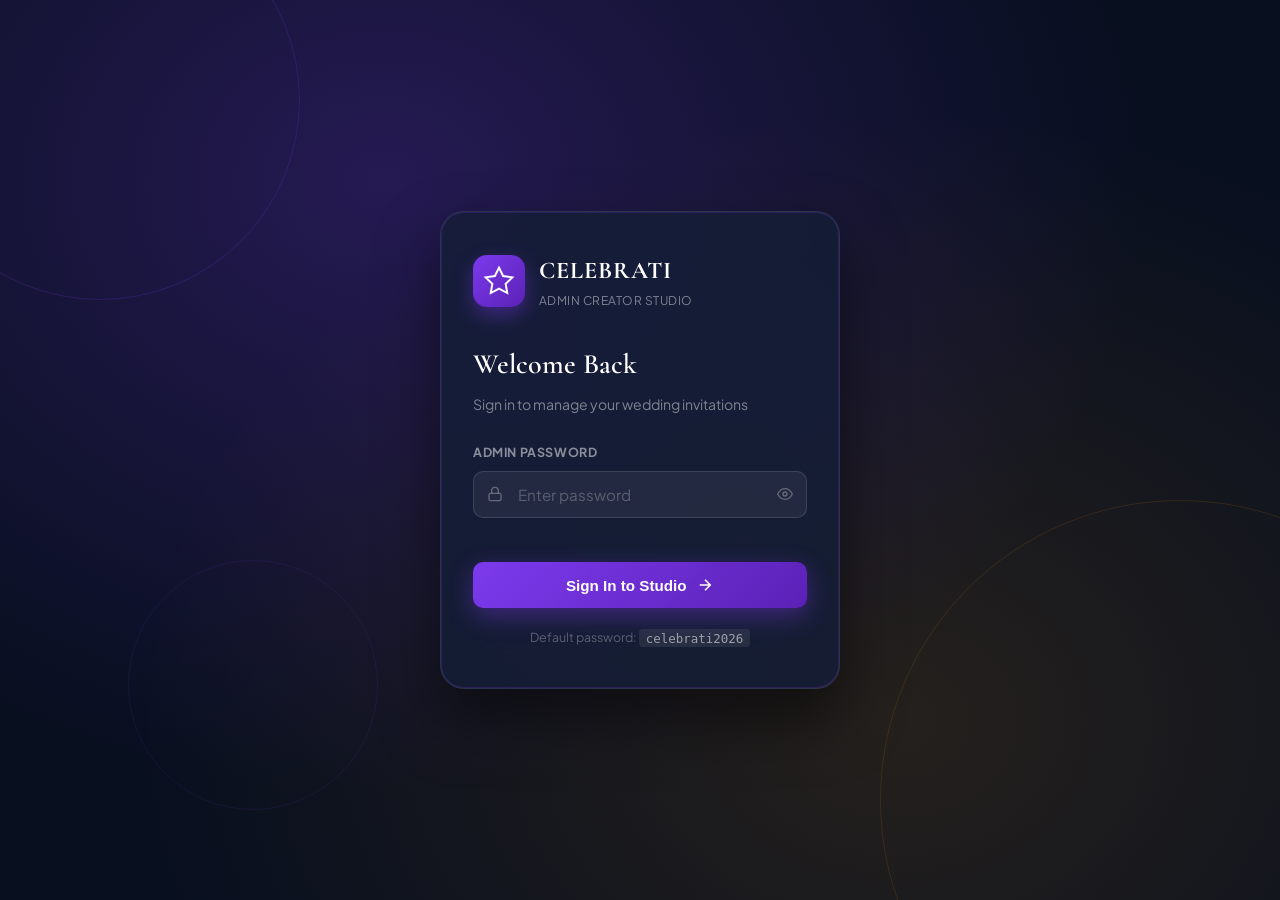
==== commit 4ae9efe4: "Added v=2.0 cache busters to app.html and app.js to bypass browser module memory caching" ====
--- a/app.html
+++ b/app.html
@@ -8,12 +8,12 @@
   <meta name="description" content="Design ultra-luxurious story-based digital invitations, track RSVPs, meal preferences, and issue digital QR entry passes for weddings, galas, and VIP celebrations.">
   
   <!-- Stylesheets -->
-  <link rel="stylesheet" href="styles/main.css">
-  <link rel="stylesheet" href="styles/themes.css">
-  <link rel="stylesheet" href="styles/admin.css">
-  <link rel="stylesheet" href="styles/invitation.css">
-  <link rel="stylesheet" href="styles/auth.css">
-  <link rel="stylesheet" href="styles/tracker.css">
+  <link rel="stylesheet" href="styles/main.css?v=2.0">
+  <link rel="stylesheet" href="styles/themes.css?v=2.0">
+  <link rel="stylesheet" href="styles/admin.css?v=2.0">
+  <link rel="stylesheet" href="styles/invitation.css?v=2.0">
+  <link rel="stylesheet" href="styles/auth.css?v=2.0">
+  <link rel="stylesheet" href="styles/tracker.css?v=2.0">
 </head>
 <body>
 
@@ -62,6 +62,6 @@
   <div class="toast-container" id="toast-container"></div>
 
   <!-- Main Application Script (ES6 Modules) -->
-  <script type="module" src="js/app.js"></script>
+  <script type="module" src="js/app.js?v=2.0"></script>
 </body>
 </html>
--- a/styles/main.css
+++ b/styles/main.css
@@ -2,7 +2,7 @@
    CELEBRATI — CORE DESIGN SYSTEM & BASE STYLES
    ========================================================================== */
 
-@import url('https://fonts.googleapis.com/css2?family=Cormorant+Garamond:ital,wght@0,300;0,400;0,600;0,700;1,400&family=Inter:wght@300;400;500;600;700&family=Playfair+Display:ital,wght@0,400;0,600;0,700;1,400&family=Plus+Jakarta+Sans:wght@300;400;500;600;700;800&family=Alex+Brush&family=Great+Vibes&display=swap');
+@import url('https://fonts.googleapis.com/css2?family=Italiana&family=Montserrat:wght@300;400;500;600;700&family=Cormorant+Garamond:ital,wght@0,300;0,400;0,600;0,700;1,400&family=Inter:wght@300;400;500;600;700&family=Playfair+Display:ital,wght@0,400;0,600;0,700;1,400&family=Plus+Jakarta+Sans:wght@300;400;500;600;700;800&family=Alex+Brush&family=Great+Vibes&display=swap');
 
 :root {
   /* System Brand Colors */
@@ -121,16 +121,16 @@
   top: 0;
   left: 0;
   right: 0;
-  height: 60px;
-  background: rgba(15, 23, 42, 0.92);
-  backdrop-filter: blur(20px);
-  -webkit-backdrop-filter: blur(20px);
-  border-bottom: 1px solid var(--border-color);
+  height: 64px;
+  background: rgba(10, 15, 26, 0.88);
+  backdrop-filter: blur(24px);
+  -webkit-backdrop-filter: blur(24px);
+  border-bottom: 1px solid rgba(255, 255, 255, 0.08);
   z-index: 9999;
   display: flex;
   align-items: center;
   justify-content: space-between;
-  padding: 0 1.5rem;
+  padding: 0 1.75rem;
 }
 
 .brand-logo {
@@ -138,34 +138,36 @@
   align-items: center;
   gap: 0.6rem;
   font-family: var(--font-display);
-  font-size: 1.4rem;
-  font-weight: 700;
+  font-size: 1.5rem;
+  font-weight: 800;
   color: #FFF;
-  letter-spacing: 0.5px;
+  letter-spacing: 1px;
 }
 
 .brand-logo svg {
   color: #F59E0B;
+  filter: drop-shadow(0 0 8px rgba(245, 158, 11, 0.6));
 }
 
 .view-pills {
   display: flex;
-  background: rgba(255, 255, 255, 0.08);
-  padding: 4px;
+  background: rgba(0, 0, 0, 0.4);
+  padding: 5px;
   border-radius: var(--radius-full);
-  gap: 4px;
+  gap: 5px;
+  border: 1px solid rgba(255, 255, 255, 0.06);
 }
 
 .view-pill {
   border: none;
   background: transparent;
-  color: var(--text-secondary);
-  padding: 0.45rem 1.1rem;
+  color: #94A3B8;
+  padding: 0.45rem 1.25rem;
   font-size: 0.85rem;
   font-weight: 600;
   border-radius: var(--radius-full);
   cursor: pointer;
-  transition: var(--transition-fast);
+  transition: all 0.2s ease;
   display: flex;
   align-items: center;
   gap: 0.4rem;
@@ -173,12 +175,13 @@
 
 .view-pill:hover {
   color: #FFF;
+  background: rgba(255, 255, 255, 0.05);
 }
 
 .view-pill.active {
-  background: var(--brand-primary);
+  background: linear-gradient(135deg, #7C3AED 0%, #5B21B6 100%);
   color: #FFF;
-  box-shadow: 0 2px 10px rgba(124, 58, 237, 0.4);
+  box-shadow: 0 4px 15px rgba(124, 58, 237, 0.45);
 }
 
 .view-switcher-right {
--- a/styles/themes.css
+++ b/styles/themes.css
@@ -242,6 +242,26 @@
   --theme-particle-type: 'gold-dust';
 }
 
+/* 13. ITALIANA HIGH-FASHION VOGUE (Italiana + Montserrat Pair) */
+.theme-italiana-vogue {
+  --theme-bg: #141118;
+  --theme-bg-alt: #0A080D;
+  --theme-card-bg: rgba(30, 24, 38, 0.8);
+  --theme-card-border: rgba(226, 184, 113, 0.3);
+  --theme-accent: #E2B871;
+  --theme-accent-hover: #C59B54;
+  --theme-accent-glow: rgba(226, 184, 113, 0.4);
+  --theme-text-primary: #F7F3E9;
+  --theme-text-secondary: #D4C9BD;
+  --theme-text-muted: #9E9183;
+  --theme-font-title: 'Italiana', serif;
+  --theme-font-script: 'Great Vibes', cursive;
+  --theme-font-body: 'Montserrat', sans-serif;
+  --theme-hero-gradient: linear-gradient(135deg, #0A080D 0%, #251B2E 50%, #110B16 100%);
+  --theme-pattern-overlay: radial-gradient(circle at 50% 50%, rgba(226, 184, 113, 0.12) 0%, transparent 70%);
+  --theme-particle-type: 'gold-dust';
+}
+
 /* Application of theme variables on the invitation wrapper */
 .invitation-wrapper {
   background-color: var(--theme-bg, #0F172A);
--- a/styles/admin.css
+++ b/styles/admin.css
@@ -1,146 +1,299 @@
 /* ==========================================================================
-   CELEBRATI — ADMIN CREATOR STUDIO & CUSTOMER DASHBOARD STYLES
+   CELEBRATI — ADMIN CREATOR STUDIO — PREMIUM REDESIGN (2026)
    ========================================================================== */
 
-.admin-layout, .dashboard-layout {
+/* ── Layout ── */
+.admin-layout {
   padding: 2rem;
-  max-width: 1400px;
+  max-width: 1440px;
   margin: 0 auto;
-}
-
-.view-header {
+  min-height: 100vh;
+}
+
+/* ── Animated Header Banner ── */
+.admin-hero-header {
+  background: linear-gradient(135deg, #0F172A 0%, #1E0A3C 40%, #0F172A 100%);
+  border: 1px solid rgba(124, 58, 237, 0.2);
+  border-radius: 20px;
+  padding: 2rem 2.5rem;
+  margin-bottom: 2rem;
+  position: relative;
+  overflow: hidden;
   display: flex;
   align-items: center;
   justify-content: space-between;
-  margin-bottom: 2rem;
-}
-
-.view-header-title h1 {
-  font-size: 1.8rem;
-  font-weight: 800;
-  display: flex;
-  align-items: center;
-  gap: 0.6rem;
-}
-
-.view-header-title p {
+  gap: 1.5rem;
+}
+
+.admin-hero-header::before {
+  content: '';
+  position: absolute;
+  top: -60px; right: -60px;
+  width: 250px; height: 250px;
+  background: radial-gradient(circle, rgba(124, 58, 237, 0.18) 0%, transparent 70%);
+  pointer-events: none;
+}
+
+.admin-hero-header::after {
+  content: '';
+  position: absolute;
+  bottom: -40px; left: 40%;
+  width: 200px; height: 200px;
+  background: radial-gradient(circle, rgba(245, 158, 11, 0.08) 0%, transparent 70%);
+  pointer-events: none;
+}
+
+.admin-hero-title {
+  font-size: 2.2rem;
+  font-weight: 900;
+  font-family: var(--font-display);
+  letter-spacing: -0.5px;
+  background: linear-gradient(135deg, #FFFFFF 0%, #A78BFA 60%, #C4B5FD 100%);
+  -webkit-background-clip: text;
+  -webkit-text-fill-color: transparent;
+  background-clip: text;
+  line-height: 1.1;
+}
+
+.admin-hero-sub {
+  color: #94A3B8;
+  font-size: 0.92rem;
+  margin-top: 0.4rem;
+  font-weight: 400;
+}
+
+.admin-hero-actions {
+  display: flex;
+  align-items: center;
+  gap: 0.75rem;
+  flex-shrink: 0;
+}
+
+/* ── Mode Badge ── */
+.admin-mode-badge {
+  padding: 0.45rem 1rem;
+  border-radius: 30px;
+  font-size: 0.78rem;
+  font-weight: 700;
+  letter-spacing: 0.5px;
+  border: 1px solid;
+  white-space: nowrap;
+}
+.admin-mode-badge.local {
+  background: rgba(245, 158, 11, 0.12);
+  color: #F59E0B;
+  border-color: rgba(245, 158, 11, 0.3);
+}
+.admin-mode-badge.cloud {
+  background: rgba(16, 185, 129, 0.12);
+  color: #10B981;
+  border-color: rgba(16, 185, 129, 0.3);
+}
+
+/* ── New Event Button ── */
+.btn-new-event {
+  background: linear-gradient(135deg, #7C3AED 0%, #5B21B6 100%);
+  color: #FFF;
+  padding: 0.7rem 1.6rem;
+  border-radius: 12px;
+  font-weight: 700;
+  font-size: 0.95rem;
+  border: none;
+  cursor: pointer;
+  display: flex;
+  align-items: center;
+  gap: 0.5rem;
+  box-shadow: 0 8px 25px rgba(124, 58, 237, 0.4);
+  transition: all 0.2s ease;
+  white-space: nowrap;
+}
+.btn-new-event:hover {
+  transform: translateY(-2px);
+  box-shadow: 0 12px 35px rgba(124, 58, 237, 0.55);
+}
+
+/* ── Managed Events Section ── */
+.managed-events-section {
+  margin-bottom: 2.5rem;
+}
+
+.section-heading {
+  display: flex;
+  align-items: center;
+  justify-content: space-between;
+  margin-bottom: 1.25rem;
+}
+
+.section-heading-title {
+  font-size: 0.78rem;
+  font-weight: 700;
+  text-transform: uppercase;
+  letter-spacing: 2px;
   color: var(--text-secondary);
-  font-size: 0.95rem;
-}
-
-/* Event Library Grid */
+  display: flex;
+  align-items: center;
+  gap: 0.5rem;
+}
+
+/* ── Event Cards Grid ── */
 .event-grid {
   display: grid;
-  grid-template-columns: repeat(auto-fill, minmax(320px, 1fr));
-  gap: 1.5rem;
-  margin-top: 1.5rem;
+  grid-template-columns: repeat(auto-fill, minmax(340px, 1fr));
+  gap: 1.25rem;
+  margin-top: 0;
 }
 
 .event-card {
-  background: var(--bg-surface);
-  border: 1px solid var(--border-color);
-  border-radius: var(--radius-md);
-  padding: 1.5rem;
-  transition: var(--transition-fast);
+  background: linear-gradient(145deg, #1E293B 0%, #0F172A 100%);
+  border: 1px solid rgba(255, 255, 255, 0.07);
+  border-radius: 16px;
+  padding: 0;
   display: flex;
   flex-direction: column;
-  justify-content: space-between;
   position: relative;
   overflow: hidden;
+  transition: all 0.25s cubic-bezier(0.22, 1, 0.36, 1);
 }
 
 .event-card:hover {
-  border-color: var(--brand-primary);
-  transform: translateY(-3px);
-  box-shadow: var(--shadow-xl);
+  border-color: rgba(124, 58, 237, 0.5);
+  transform: translateY(-4px);
+  box-shadow: 0 20px 40px rgba(0, 0, 0, 0.5), 0 0 0 1px rgba(124, 58, 237, 0.15);
+}
+
+.event-card-bar {
+  height: 5px;
+  width: 100%;
+  background: linear-gradient(90deg, #7C3AED, #F59E0B);
+}
+
+.event-card-body {
+  padding: 1.4rem 1.6rem 1.2rem;
+  flex: 1;
 }
 
 .event-card-top {
   display: flex;
   align-items: flex-start;
   justify-content: space-between;
+  margin-bottom: 0.85rem;
+}
+
+.event-card-type-icon {
+  width: 46px;
+  height: 46px;
+  border-radius: 12px;
+  background: rgba(124, 58, 237, 0.15);
+  display: flex;
+  align-items: center;
+  justify-content: center;
+  font-size: 1.4rem;
+  border: 1px solid rgba(124, 58, 237, 0.25);
+}
+
+.event-card-title {
+  font-size: 1.1rem;
+  font-weight: 800;
+  color: #F8FAFC;
+  line-height: 1.3;
+  margin-bottom: 0.2rem;
+}
+
+.event-card-hosts {
+  font-size: 0.85rem;
+  color: #94A3B8;
   margin-bottom: 1rem;
 }
 
-.event-card-type-icon {
-  width: 42px;
-  height: 42px;
-  border-radius: 10px;
-  background: var(--brand-primary-light);
-  color: var(--brand-primary);
-  display: flex;
-  align-items: center;
-  justify-content: center;
-  font-size: 1.3rem;
-}
-
-.event-card-title {
-  font-size: 1.2rem;
-  font-weight: 700;
-  margin-bottom: 0.3rem;
-}
-
-.event-card-hosts {
-  color: var(--text-secondary);
-  font-size: 0.9rem;
-  margin-bottom: 1rem;
-}
-
 .event-card-meta {
   display: flex;
   align-items: center;
-  gap: 1rem;
-  font-size: 0.8rem;
-  color: var(--text-muted);
+  gap: 0.6rem;
+  flex-wrap: wrap;
   margin-bottom: 1.2rem;
 }
 
+.meta-chip {
+  display: flex;
+  align-items: center;
+  gap: 0.3rem;
+  font-size: 0.75rem;
+  color: #64748B;
+  background: rgba(255, 255, 255, 0.04);
+  padding: 0.25rem 0.6rem;
+  border-radius: 6px;
+  border: 1px solid rgba(255, 255, 255, 0.06);
+}
+
 .event-card-actions {
+  padding: 1rem 1.6rem;
+  border-top: 1px solid rgba(255, 255, 255, 0.06);
   display: flex;
   align-items: center;
   gap: 0.5rem;
-  border-top: 1px solid var(--border-color);
-  padding-top: 1rem;
-}
-
-/* Admin Wizard Split View */
+  background: rgba(0, 0, 0, 0.15);
+}
+
+/* Active event card */
+.event-card.active-event {
+  border-color: rgba(124, 58, 237, 0.4);
+  box-shadow: 0 0 0 1px rgba(124, 58, 237, 0.15);
+}
+
+.event-card.active-event .event-card-bar {
+  background: linear-gradient(90deg, #7C3AED, #A78BFA);
+}
+
+.event-card.active-event::after {
+  content: 'EDITING';
+  position: absolute;
+  top: 10px; right: 10px;
+  background: rgba(124, 58, 237, 0.85);
+  backdrop-filter: blur(8px);
+  color: #FFF;
+  font-size: 0.6rem;
+  font-weight: 900;
+  letter-spacing: 2px;
+  padding: 0.2rem 0.7rem;
+  border-radius: 20px;
+}
+
+/* ── Wizard Wrapper ── */
 .wizard-split {
   display: grid;
-  grid-template-columns: 1fr 420px;
+  grid-template-columns: 1fr 400px;
   gap: 2rem;
   align-items: start;
 }
 
-@media (max-width: 1100px) {
-  .wizard-split {
-    grid-template-columns: 1fr;
-  }
-}
-
+@media (max-width: 1150px) {
+  .wizard-split { grid-template-columns: 1fr; }
+}
+
+/* ── Wizard Form Container ── */
 .wizard-form-container {
-  background: var(--bg-surface);
-  border: 1px solid var(--border-color);
-  border-radius: var(--radius-lg);
+  background: linear-gradient(145deg, #1E293B 0%, #151F2E 100%);
+  border: 1px solid rgba(255, 255, 255, 0.08);
+  border-radius: 20px;
   padding: 2rem;
-}
-
-/* Step Bar Indicator */
+  box-shadow: 0 20px 40px rgba(0, 0, 0, 0.3);
+}
+
+/* ── Step Bar ── */
 .wizard-steps {
   display: flex;
   align-items: center;
   justify-content: space-between;
-  margin-bottom: 2rem;
+  margin-bottom: 2.5rem;
   position: relative;
 }
 
 .wizard-steps::before {
   content: '';
   position: absolute;
-  top: 18px;
-  left: 20px;
-  right: 20px;
+  top: 18px; left: 20px; right: 20px;
   height: 2px;
-  background: var(--border-color);
+  background: rgba(255, 255, 255, 0.06);
   z-index: 1;
 }
 
@@ -151,597 +304,699 @@
   flex-direction: column;
   align-items: center;
   gap: 0.4rem;
-  background: var(--bg-surface);
-  padding: 0 0.5rem;
+  background: linear-gradient(145deg, #1E293B 0%, #151F2E 100%);
+  padding: 0 0.4rem;
   cursor: pointer;
 }
 
 .step-number {
-  width: 36px;
-  height: 36px;
-  border-radius: var(--radius-full);
-  background: var(--bg-surface-elevated);
-  border: 2px solid var(--border-color-strong);
+  width: 36px; height: 36px;
+  border-radius: 50%;
+  background: #0F172A;
+  border: 2px solid rgba(255, 255, 255, 0.1);
   color: var(--text-secondary);
   display: flex;
   align-items: center;
   justify-content: center;
   font-weight: 700;
-  font-size: 0.9rem;
-  transition: var(--transition-fast);
+  font-size: 0.88rem;
+  transition: all 0.25s ease;
 }
 
 .wizard-step-item.active .step-number {
-  background: var(--brand-primary);
-  border-color: var(--brand-primary);
+  background: linear-gradient(135deg, #7C3AED, #5B21B6);
+  border-color: transparent;
   color: #FFF;
-  box-shadow: 0 0 15px rgba(124, 58, 237, 0.5);
+  box-shadow: 0 0 20px rgba(124, 58, 237, 0.6);
 }
 
 .wizard-step-item.completed .step-number {
-  background: var(--brand-success);
-  border-color: var(--brand-success);
+  background: linear-gradient(135deg, #10B981, #059669);
+  border-color: transparent;
   color: #FFF;
 }
 
 .step-label {
-  font-size: 0.75rem;
+  font-size: 0.7rem;
+  font-weight: 600;
+  color: var(--text-muted);
+  text-transform: uppercase;
+  letter-spacing: 0.5px;
+  white-space: nowrap;
+}
+
+.wizard-step-item.active .step-label { color: #A78BFA; }
+.wizard-step-item.completed .step-label { color: #6EE7B7; }
+
+/* ── Phone Preview ── */
+.preview-panel {
+  position: sticky;
+  top: 80px;
+  display: flex;
+  flex-direction: column;
+  align-items: center;
+}
+
+.preview-panel-label {
+  font-size: 0.72rem;
+  font-weight: 700;
+  color: var(--text-secondary);
+  text-transform: uppercase;
+  letter-spacing: 1.5px;
+  margin-bottom: 0.8rem;
+  display: flex;
+  align-items: center;
+  gap: 0.5rem;
+}
+
+.preview-live-dot {
+  width: 8px; height: 8px;
+  border-radius: 50%;
+  background: #10B981;
+  box-shadow: 0 0 8px rgba(16, 185, 129, 0.7);
+  animation: pulse-dot 2s ease infinite;
+}
+
+@keyframes pulse-dot {
+  0%, 100% { opacity: 1; }
+  50% { opacity: 0.4; }
+}
+
+.phone-mockup {
+  width: 340px;
+  background: #0A0A12;
+  border-radius: 44px;
+  padding: 12px;
+  box-shadow:
+    0 30px 60px rgba(0, 0, 0, 0.7),
+    0 0 0 1px rgba(255, 255, 255, 0.08),
+    inset 0 0 0 1px rgba(255, 255, 255, 0.04);
+  position: relative;
+}
+
+.phone-notch {
+  width: 120px; height: 22px;
+  background: #0A0A12;
+  position: absolute;
+  top: 12px; left: 50%;
+  transform: translateX(-50%);
+  border-bottom-left-radius: 14px;
+  border-bottom-right-radius: 14px;
+  z-index: 100;
+}
+
+.phone-screen {
+  width: 100%;
+  height: 620px;
+  background: #0F172A;
+  border-radius: 34px;
+  overflow: hidden;
+  position: relative;
+}
+
+.preview-actions {
+  margin-top: 0.85rem;
+  display: flex;
+  gap: 0.5rem;
+  justify-content: center;
+}
+
+/* ── Theme Picker ── */
+.theme-picker-grid {
+  display: grid;
+  grid-template-columns: repeat(2, 1fr);
+  gap: 0.85rem;
+}
+
+.theme-pick-card {
+  position: relative;
+  border-radius: 12px;
+  border: 2px solid rgba(255, 255, 255, 0.06);
+  cursor: pointer;
+  overflow: hidden;
+  transition: all 0.25s cubic-bezier(0.22, 1, 0.36, 1);
+}
+
+.theme-pick-card:hover {
+  transform: translateY(-3px);
+  border-color: rgba(255, 255, 255, 0.2);
+  box-shadow: 0 12px 30px rgba(0, 0, 0, 0.5);
+}
+
+.theme-pick-card.selected {
+  border-color: rgba(212, 175, 55, 0.7);
+  box-shadow: 0 0 0 1px rgba(212, 175, 55, 0.25), 0 12px 30px rgba(0, 0, 0, 0.5);
+}
+
+.theme-pick-preview {
+  height: 90px;
+  display: flex;
+  align-items: center;
+  justify-content: center;
+  border-bottom: 1px solid rgba(255, 255, 255, 0.05);
+}
+
+.theme-pick-info {
+  padding: 0.7rem 0.9rem;
+  background: rgba(0, 0, 0, 0.35);
+}
+
+.theme-pick-check {
+  position: absolute;
+  top: 8px; right: 8px;
+  width: 22px; height: 22px;
+  border-radius: 50%;
+  display: flex;
+  align-items: center;
+  justify-content: center;
+  font-size: 11px;
+  font-weight: 900;
+}
+
+/* ── Form Fields ── */
+.form-label {
+  font-size: 0.8rem;
   font-weight: 600;
   color: var(--text-secondary);
   text-transform: uppercase;
-}
-
-.wizard-step-item.active .step-label {
-  color: var(--brand-primary);
-}
-
-/* Live Preview Side Panel (Phone Mockup) */
-.preview-panel {
-  position: sticky;
-  top: 80px;
+  letter-spacing: 0.8px;
+  display: block;
+  margin-bottom: 0.5rem;
+}
+
+.form-input, .form-select {
+  width: 100%;
+  padding: 0.75rem 1rem;
+  background: rgba(0, 0, 0, 0.3);
+  border: 1px solid rgba(255, 255, 255, 0.1);
+  border-radius: 10px;
+  color: #F8FAFC;
+  font-size: 0.92rem;
+  font-family: var(--font-sans);
+  transition: border-color 0.2s ease, box-shadow 0.2s ease;
+  appearance: none;
+}
+
+.form-input:focus, .form-select:focus {
+  outline: none;
+  border-color: rgba(124, 58, 237, 0.7);
+  box-shadow: 0 0 0 3px rgba(124, 58, 237, 0.15);
+}
+
+.form-input::placeholder { color: #475569; }
+
+.form-row {
+  display: grid;
+  grid-template-columns: 1fr 1fr;
+  gap: 1rem;
+  margin-bottom: 1.25rem;
+}
+
+.form-group {
   display: flex;
   flex-direction: column;
-  align-items: center;
-}
-
-.phone-mockup {
-  width: 360px;
-  height: 680px;
-  background: #000;
-  border-radius: 44px;
-  padding: 12px;
-  box-shadow: 0 25px 50px -12px rgba(0, 0, 0, 0.7), 0 0 0 1px rgba(255, 255, 255, 0.1);
+}
+
+/* ── Customer Details Box ── */
+.customer-details-box {
+  background: linear-gradient(135deg, rgba(124, 58, 237, 0.08) 0%, rgba(99, 38, 200, 0.05) 100%);
+  border: 1px solid rgba(124, 58, 237, 0.2);
+  border-radius: 14px;
+  padding: 1.25rem;
+  margin-bottom: 1.5rem;
+}
+
+.customer-details-label {
+  font-size: 0.75rem;
+  font-weight: 800;
+  color: #A78BFA;
+  text-transform: uppercase;
+  letter-spacing: 1.5px;
+  margin-bottom: 1rem;
+  display: flex;
+  align-items: center;
+  gap: 0.4rem;
+}
+
+/* ── Wizard Nav ── */
+.wizard-nav {
+  display: flex;
+  justify-content: space-between;
+  align-items: center;
+  margin-top: 2rem;
+  padding-top: 1.5rem;
+  border-top: 1px solid rgba(255, 255, 255, 0.07);
+}
+
+/* ── Gallery Overlay ── */
+.gallery-overlay {
+  position: fixed;
+  inset: 0;
+  background: rgba(0, 10, 25, 0.92);
+  backdrop-filter: blur(16px);
+  -webkit-backdrop-filter: blur(16px);
+  z-index: 9999;
+  display: flex;
+  align-items: center;
+  justify-content: center;
+  padding: 1.5rem;
+  opacity: 0;
+  pointer-events: none;
+  transition: opacity 0.3s ease;
+}
+
+.gallery-overlay.visible {
+  opacity: 1;
+  pointer-events: auto;
+}
+
+.gallery-modal-container {
+  background: linear-gradient(145deg, #0F172A 0%, #1E293B 100%);
+  border: 1px solid rgba(255, 255, 255, 0.1);
+  border-radius: 24px;
+  width: 100%;
+  max-width: 1100px;
+  max-height: 90vh;
+  display: flex;
+  flex-direction: column;
+  box-shadow: 0 40px 80px rgba(0, 0, 0, 0.8);
+  overflow: hidden;
+}
+
+.gallery-modal-header {
+  padding: 1.75rem 2rem;
+  border-bottom: 1px solid rgba(255, 255, 255, 0.07);
+  display: flex;
+  align-items: center;
+  justify-content: space-between;
+  background: rgba(0, 0, 0, 0.2);
+}
+
+.gallery-modal-header h2 {
+  font-size: 1.6rem;
+  font-weight: 900;
+  font-family: var(--font-display);
+  background: linear-gradient(135deg, #FFF 0%, #A78BFA 100%);
+  -webkit-background-clip: text;
+  -webkit-text-fill-color: transparent;
+  background-clip: text;
+}
+
+.gallery-category-bar {
+  display: flex;
+  align-items: center;
+  gap: 0.5rem;
+  padding: 1rem 2rem;
+  border-bottom: 1px solid rgba(255, 255, 255, 0.05);
+  overflow-x: auto;
+  scrollbar-width: none;
+}
+
+.gallery-category-bar::-webkit-scrollbar { display: none; }
+
+.category-filter-btn {
+  padding: 0.45rem 1.1rem;
+  border-radius: 30px;
+  font-size: 0.82rem;
+  font-weight: 600;
+  background: rgba(255, 255, 255, 0.04);
+  border: 1px solid rgba(255, 255, 255, 0.09);
+  color: #94A3B8;
+  cursor: pointer;
+  white-space: nowrap;
+  transition: all 0.2s ease;
+}
+
+.category-filter-btn:hover {
+  color: #FFF;
+  border-color: rgba(255, 255, 255, 0.2);
+  background: rgba(255, 255, 255, 0.08);
+}
+
+.category-filter-btn.active {
+  background: linear-gradient(135deg, #7C3AED, #5B21B6);
+  color: #FFF;
+  border-color: transparent;
+  box-shadow: 0 4px 15px rgba(124, 58, 237, 0.4);
+}
+
+.gallery-modal-body {
+  padding: 1.5rem 2rem;
+  overflow-y: auto;
+  display: grid;
+  grid-template-columns: repeat(auto-fill, minmax(270px, 1fr));
+  gap: 1.25rem;
+  max-height: 65vh;
+}
+
+/* ── Gallery Cards ── */
+.gallery-card {
+  background: rgba(30, 41, 59, 0.5);
+  border: 1px solid rgba(255, 255, 255, 0.07);
+  border-radius: 16px;
+  overflow: hidden;
+  display: flex;
+  flex-direction: column;
+  transition: transform 0.25s ease, border-color 0.25s ease, box-shadow 0.25s ease;
+}
+
+.gallery-card:hover {
+  transform: translateY(-5px);
+  border-color: rgba(212, 175, 55, 0.4);
+  box-shadow: 0 16px 40px rgba(0, 0, 0, 0.6);
+}
+
+.gallery-card-preview {
+  height: 150px;
+  position: relative;
+  display: flex;
+  flex-direction: column;
+  align-items: center;
+  justify-content: center;
+  overflow: hidden;
+}
+
+.gallery-card-preview-inner {
+  text-align: center;
+  z-index: 1;
+}
+
+.gallery-card-badge {
+  position: absolute;
+  top: 10px; right: 10px;
+  background: rgba(0, 0, 0, 0.7);
+  backdrop-filter: blur(6px);
+  color: #FFF;
+  font-size: 0.6rem;
+  font-weight: 800;
+  padding: 0.2rem 0.65rem;
+  border-radius: 20px;
+  border: 1px solid rgba(255, 255, 255, 0.15);
+  letter-spacing: 0.5px;
+  text-transform: uppercase;
+}
+
+.gallery-card-body {
+  padding: 1.1rem 1.25rem;
+  flex-grow: 1;
+  display: flex;
+  flex-direction: column;
+  justify-content: space-between;
+}
+
+.gallery-card-title {
+  font-size: 1rem;
+  font-weight: 800;
+  color: #FFF;
+  margin-bottom: 0.3rem;
+}
+
+.gallery-card-desc {
+  font-size: 0.78rem;
+  color: #64748B;
+  line-height: 1.45;
+  margin-bottom: 1rem;
+}
+
+.gallery-card-swatches {
+  display: flex;
+  gap: 0.35rem;
+  margin-bottom: 1.1rem;
+}
+
+.gallery-swatch {
+  width: 16px; height: 16px;
+  border-radius: 50%;
+  border: 1px solid rgba(255, 255, 255, 0.2);
+}
+
+.gallery-card-actions {
+  display: flex;
+  gap: 0.5rem;
+}
+
+/* ── Publish Step ── */
+.publish-status-banner {
+  border-radius: 14px;
+  padding: 1.1rem 1.4rem;
+  margin-bottom: 1.5rem;
+  display: flex;
+  align-items: center;
+  justify-content: space-between;
+  gap: 1rem;
+  flex-wrap: wrap;
+}
+
+.publish-status-banner.live {
+  background: linear-gradient(135deg, rgba(16, 185, 129, 0.1) 0%, rgba(5, 150, 105, 0.15) 100%);
+  border: 1px solid rgba(16, 185, 129, 0.3);
+}
+
+.publish-status-banner.draft {
+  background: linear-gradient(135deg, rgba(245, 158, 11, 0.08) 0%, rgba(180, 83, 9, 0.12) 100%);
+  border: 1px solid rgba(245, 158, 11, 0.25);
+}
+
+/* ── Customer Delivery Card ── */
+.customer-delivery-card {
+  background: linear-gradient(145deg, #0F172A 0%, #1A0E2E 100%);
+  border: 1px solid rgba(212, 175, 55, 0.25);
+  border-radius: 18px;
+  padding: 1.75rem;
+  margin-top: 1.5rem;
+  box-shadow: 0 10px 40px rgba(0, 0, 0, 0.4);
   position: relative;
   overflow: hidden;
 }
 
-.phone-notch {
-  width: 140px;
-  height: 24px;
-  background: #000;
+.customer-delivery-card::before {
+  content: '';
   position: absolute;
-  top: 12px;
-  left: 50%;
-  transform: translateX(-50%);
-  border-bottom-left-radius: 16px;
-  border-bottom-right-radius: 16px;
-  z-index: 100;
-}
-
-.phone-screen {
-  width: 100%;
-  height: 100%;
-  background: #0F172A;
-  border-radius: 34px;
-  overflow-y: auto;
-  position: relative;
-  scrollbar-width: none;
-}
-
-.phone-screen::-webkit-scrollbar {
-  display: none;
-}
-
-/* Theme Picker Cards */
-.theme-picker-grid {
-  display: grid;
-  grid-template-columns: repeat(2, 1fr);
+  top: -30px; right: -30px;
+  width: 150px; height: 150px;
+  background: radial-gradient(circle, rgba(212, 175, 55, 0.08) 0%, transparent 70%);
+  pointer-events: none;
+}
+
+.delivery-header {
+  display: flex;
+  justify-content: space-between;
+  align-items: flex-start;
+  margin-bottom: 1.5rem;
+  padding-bottom: 1.25rem;
+  border-bottom: 1px solid rgba(255, 255, 255, 0.07);
   gap: 1rem;
-}
-
-.theme-card-option {
-  border: 2px solid var(--border-color);
-  border-radius: var(--radius-md);
-  padding: 1rem;
+  flex-wrap: wrap;
+}
+
+.delivery-title {
+  font-size: 1rem;
+  font-weight: 800;
+  color: #FFD700;
+  display: flex;
+  align-items: center;
+  gap: 0.5rem;
+}
+
+.delivery-subtitle {
+  font-size: 0.8rem;
+  color: #64748B;
+  margin-top: 0.2rem;
+}
+
+.delivery-link-block {
+  margin-bottom: 1.25rem;
+}
+
+.delivery-link-label {
+  font-size: 0.72rem;
+  font-weight: 800;
+  text-transform: uppercase;
+  letter-spacing: 1.2px;
+  margin-bottom: 0.5rem;
+  display: flex;
+  align-items: center;
+  justify-content: space-between;
+}
+
+.delivery-link-label.invite { color: #E5A965; }
+.delivery-link-label.tracker { color: #6EE7B7; }
+
+.delivery-link-row {
+  display: flex;
+  gap: 0.5rem;
+  align-items: center;
+}
+
+.delivery-link-input {
+  flex: 1;
+  padding: 0.7rem 1rem;
+  background: rgba(0, 0, 0, 0.4);
+  border: 1px solid rgba(255, 255, 255, 0.08);
+  border-radius: 10px;
+  color: #CBD5E1;
+  font-family: monospace;
+  font-size: 0.82rem;
+  min-width: 0;
+}
+
+.pin-display-tag {
+  background: rgba(255, 215, 0, 0.12);
+  color: #FFD700;
+  border: 1px dashed rgba(255, 215, 0, 0.4);
+  padding: 0.3rem 0.85rem;
+  border-radius: 8px;
+  font-weight: 900;
+  font-family: monospace;
+  font-size: 1.05rem;
+  letter-spacing: 3px;
+}
+
+.whatsapp-share-btn {
+  background: linear-gradient(135deg, #25D366 0%, #1EBE5C 100%);
+  color: #FFF;
+  font-weight: 700;
+  padding: 0.8rem 1.4rem;
+  border-radius: 12px;
+  display: inline-flex;
+  align-items: center;
+  gap: 0.5rem;
+  text-decoration: none;
+  border: none;
   cursor: pointer;
-  transition: var(--transition-fast);
-  text-align: center;
-  position: relative;
-}
-
-.theme-card-option:hover {
-  border-color: var(--brand-primary);
-}
-
-.theme-card-option.selected {
-  border-color: var(--brand-primary);
-  background: var(--brand-primary-light);
-}
-
-.theme-color-swatches {
-  display: flex;
-  justify-content: center;
-  gap: 6px;
-  margin-top: 0.6rem;
-}
-
-.color-swatch {
-  width: 18px;
-  height: 18px;
-  border-radius: var(--radius-full);
-  border: 1px solid rgba(255, 255, 255, 0.2);
-}
-
-/* Dashboard KPI Cards Grid */
-.kpi-grid {
-  display: grid;
-  grid-template-columns: repeat(auto-fit, minmax(200px, 1fr));
-  gap: 1.25rem;
-  margin-bottom: 2rem;
-}
-
-.kpi-card {
-  background: var(--bg-surface);
-  border: 1px solid var(--border-color);
-  border-radius: var(--radius-md);
-  padding: 1.25rem;
-  display: flex;
-  align-items: center;
-  gap: 1rem;
-}
-
-.kpi-icon {
-  width: 48px;
-  height: 48px;
-  border-radius: 12px;
-  display: flex;
-  align-items: center;
-  justify-content: center;
-  font-size: 1.4rem;
-}
-
-.kpi-value {
-  font-size: 1.8rem;
-  font-weight: 800;
-  line-height: 1.2;
-}
-
-.kpi-label {
-  font-size: 0.8rem;
-  color: var(--text-secondary);
-  text-transform: uppercase;
-  letter-spacing: 0.5px;
-}
-
-/* Dashboard Analytics Grid */
-.analytics-grid {
-  display: grid;
-  grid-template-columns: 2fr 1fr;
-  gap: 1.5rem;
-  margin-bottom: 2rem;
-}
-
-@media (max-width: 900px) {
-  .analytics-grid {
-    grid-template-columns: 1fr;
-  }
-}
-
-.chart-box {
-  background: var(--bg-surface);
-  border: 1px solid var(--border-color);
-  border-radius: var(--radius-md);
-  padding: 1.5rem;
-}
-
-.chart-header {
-  display: flex;
-  align-items: center;
-  justify-content: space-between;
-  margin-bottom: 1rem;
-}
-
-.chart-title {
-  font-size: 1.05rem;
-  font-weight: 700;
-}
-
-/* Guest Table Styles */
-.table-container {
-  background: var(--bg-surface);
-  border: 1px solid var(--border-color);
-  border-radius: var(--radius-md);
-  overflow: hidden;
-  margin-bottom: 2rem;
-}
-
-.table-toolbar {
-  padding: 1rem 1.5rem;
-  border-bottom: 1px solid var(--border-color);
-  display: flex;
-  align-items: center;
-  justify-content: space-between;
-  flex-wrap: wrap;
-  gap: 1rem;
-}
-
+  font-size: 0.9rem;
+  box-shadow: 0 6px 20px rgba(37, 211, 102, 0.3);
+  transition: all 0.2s ease;
+  white-space: nowrap;
+}
+.whatsapp-share-btn:hover {
+  transform: translateY(-2px);
+  box-shadow: 0 8px 25px rgba(37, 211, 102, 0.45);
+}
+
+/* ── Admin Table (Guest list) ── */
+.guest-table-wrap { overflow-x: auto; border-radius: 12px; }
 .guest-table {
   width: 100%;
   border-collapse: collapse;
+  font-size: 0.88rem;
   text-align: left;
-  font-size: 0.9rem;
-}
-
+}
 .guest-table th {
-  background: rgba(0, 0, 0, 0.2);
+  background: rgba(0, 0, 0, 0.3);
   padding: 0.85rem 1.2rem;
-  color: var(--text-secondary);
-  font-weight: 600;
+  color: #64748B;
+  font-weight: 700;
   text-transform: uppercase;
-  font-size: 0.75rem;
-  letter-spacing: 0.5px;
-}
-
+  font-size: 0.72rem;
+  letter-spacing: 1px;
+  border-bottom: 1px solid rgba(255, 255, 255, 0.06);
+}
 .guest-table td {
   padding: 0.9rem 1.2rem;
-  border-bottom: 1px solid var(--border-color);
+  border-bottom: 1px solid rgba(255, 255, 255, 0.04);
   vertical-align: middle;
 }
-
-.guest-table tbody tr:hover {
-  background: rgba(255, 255, 255, 0.03);
-}
-
-/* Wishes Moderation Cards */
+.guest-table tbody tr:hover { background: rgba(255, 255, 255, 0.03); }
+
+/* ── Wish Moderation ── */
 .wishes-moderation-grid {
   display: grid;
   grid-template-columns: repeat(auto-fill, minmax(280px, 1fr));
   gap: 1rem;
   margin-top: 1rem;
 }
-
 .wish-mod-card {
-  background: var(--bg-surface);
-  border: 1px solid var(--border-color);
-  border-radius: var(--radius-md);
-  padding: 1rem;
-  display: flex;
-  flex-direction: column;
-  justify-content: space-between;
-}
-
-.wish-mod-author {
+  background: rgba(30, 41, 59, 0.6);
+  border: 1px solid rgba(255, 255, 255, 0.06);
+  border-radius: 12px;
+  padding: 1.1rem 1.2rem;
+}
+.wish-mod-author { font-weight: 700; font-size: 0.9rem; }
+.wish-mod-text { font-style: italic; color: var(--text-secondary); font-size: 0.85rem; margin: 0.5rem 0; }
+
+/* ── Shared Buttons ── */
+.btn {
+  display: inline-flex;
+  align-items: center;
+  gap: 0.4rem;
+  padding: 0.6rem 1.2rem;
+  border-radius: 8px;
+  font-size: 0.875rem;
+  font-weight: 600;
+  cursor: pointer;
+  border: 1px solid transparent;
+  text-decoration: none;
+  transition: all 0.2s ease;
+  white-space: nowrap;
+  font-family: var(--font-sans);
+}
+.btn-primary {
+  background: linear-gradient(135deg, #7C3AED 0%, #5B21B6 100%);
+  color: #FFF;
+  box-shadow: 0 4px 15px rgba(124, 58, 237, 0.35);
+}
+.btn-primary:hover { transform: translateY(-1px); box-shadow: 0 6px 20px rgba(124, 58, 237, 0.5); }
+.btn-secondary {
+  background: rgba(255, 255, 255, 0.07);
+  color: #E2E8F0;
+  border-color: rgba(255, 255, 255, 0.1);
+}
+.btn-secondary:hover { background: rgba(255, 255, 255, 0.12); }
+.btn-outline {
+  background: transparent;
+  color: #94A3B8;
+  border-color: rgba(255, 255, 255, 0.1);
+}
+.btn-outline:hover { border-color: rgba(255, 255, 255, 0.25); color: #FFF; }
+.btn-sm { padding: 0.4rem 0.85rem; font-size: 0.8rem; border-radius: 6px; }
+.btn-lg { padding: 0.75rem 1.6rem; font-size: 1rem; }
+.btn:disabled { opacity: 0.4; cursor: not-allowed; transform: none !important; }
+
+/* ── Badges ── */
+.badge {
+  display: inline-flex;
+  align-items: center;
+  gap: 0.25rem;
+  padding: 0.2rem 0.65rem;
+  border-radius: 20px;
+  font-size: 0.72rem;
   font-weight: 700;
-  font-size: 0.95rem;
-}
-
-.wish-mod-text {
-  font-style: italic;
-  color: var(--text-secondary);
-  font-size: 0.88rem;
-  margin: 0.5rem 0;
-}
-
-/* ==========================================================================
-   THEME PICKER GRID — Premium Card Style
-   ========================================================================== */
-.theme-picker-grid {
-  display: grid;
-  grid-template-columns: repeat(auto-fill, minmax(200px, 1fr));
-  gap: 1rem;
-  margin-bottom: 0.5rem;
-}
-
-.theme-pick-card {
-  position: relative;
-  border-radius: 12px;
-  border: 2px solid rgba(255,255,255,0.08);
-  cursor: pointer;
-  overflow: hidden;
-  transition: all 0.25s cubic-bezier(0.22, 1, 0.36, 1);
-}
-
-.theme-pick-card:hover {
-  transform: translateY(-4px);
-  border-color: rgba(255,255,255,0.25);
-  box-shadow: 0 16px 40px rgba(0,0,0,0.5);
-}
-
-.theme-pick-card.selected {
-  border-color: rgba(212, 175, 55, 0.7);
-  box-shadow: 0 0 0 1px rgba(212, 175, 55, 0.3), 0 16px 40px rgba(0,0,0,0.5);
-}
-
-.theme-pick-preview {
-  height: 100px;
-  display: flex;
-  align-items: center;
-  justify-content: center;
-  border-bottom: 1px solid rgba(255,255,255,0.06);
-}
-
-.theme-pick-info {
-  padding: 0.75rem 0.9rem;
-  background: rgba(0,0,0,0.3);
-}
-
-/* Event grid — better spacing on small screens */
-.event-grid {
-  margin-top: 0 !important;
-}
-
-/* Active event card highlight */
-.event-card.active-event {
-  border-color: rgba(212, 175, 55, 0.45);
-  background: linear-gradient(135deg, rgba(212,175,55,0.07) 0%, var(--bg-surface) 100%);
-}
-
-.event-card.active-event::before {
-  content: 'EDITING';
-  position: absolute;
-  top: 0;
-  right: 0;
-  background: var(--color-primary);
-  color: #000;
-  font-size: 0.6rem;
-  font-weight: 900;
-  letter-spacing: 1.5px;
-  padding: 0.15rem 0.6rem;
-  border-bottom-left-radius: 6px;
-}
-
-
-/* ==========================================================================
-   ADMIN TEMPLATE GALLERY & CUSTOMER DELIVERY PANEL ENHANCEMENTS
-   ========================================================================== */
-
-/* Gallery Overlay */
-.gallery-overlay {
+  letter-spacing: 0.3px;
+}
+.badge-success { background: rgba(16, 185, 129, 0.15); color: #10B981; }
+.badge-warning { background: rgba(245, 158, 11, 0.15); color: #F59E0B; }
+.badge-danger  { background: rgba(239, 68, 68, 0.15);  color: #EF4444; }
+
+/* ── Glass Panel ── */
+.glass-panel {
+  background: rgba(30, 41, 59, 0.5);
+  border: 1px solid rgba(255, 255, 255, 0.07);
+  border-radius: 14px;
+  backdrop-filter: blur(8px);
+}
+
+/* ── Toast ── */
+#celebrati-toast {
   position: fixed;
-  inset: 0;
-  background: rgba(10, 15, 26, 0.85);
-  backdrop-filter: blur(12px);
-  -webkit-backdrop-filter: blur(12px);
-  z-index: 9999;
-  display: flex;
-  align-items: center;
-  justify-content: center;
-  padding: 1.5rem;
+  bottom: 2rem;
+  left: 50%;
+  transform: translateX(-50%) translateY(20px);
+  padding: 0.7rem 1.5rem;
+  border-radius: 999px;
+  font-weight: 700;
+  font-size: 0.9rem;
+  z-index: 999999;
   opacity: 0;
+  transition: all 0.3s cubic-bezier(0.22, 1, 0.36, 1);
+  box-shadow: 0 8px 30px rgba(0, 0, 0, 0.4);
+  white-space: nowrap;
   pointer-events: none;
-  transition: opacity 0.3s ease;
-}
-
-.gallery-overlay.visible {
-  opacity: 1;
-  pointer-events: auto;
-}
-
-.gallery-modal-container {
-  background: #0F172A;
-  border: 1px solid rgba(255, 255, 255, 0.12);
-  border-radius: 20px;
-  width: 100%;
-  max-width: 1100px;
-  max-height: 90vh;
-  display: flex;
-  flex-direction: column;
-  box-shadow: 0 25px 60px rgba(0, 0, 0, 0.7);
-  overflow: hidden;
-}
-
-.gallery-modal-header {
-  padding: 1.5rem 2rem;
-  border-bottom: 1px solid rgba(255, 255, 255, 0.08);
-  display: flex;
-  align-items: center;
-  justify-content: space-between;
-  background: rgba(0, 0, 0, 0.2);
-}
-
-.gallery-modal-header h2 {
-  font-size: 1.5rem;
-  font-weight: 800;
-  color: #FFF;
-}
-
-.gallery-category-bar {
-  display: flex;
-  align-items: center;
-  gap: 0.5rem;
-  padding: 1rem 2rem;
-  background: rgba(15, 23, 42, 0.9);
-  border-bottom: 1px solid rgba(255, 255, 255, 0.06);
-  overflow-x: auto;
-}
-
-.category-filter-btn {
-  padding: 0.5rem 1.2rem;
-  border-radius: 30px;
-  font-size: 0.85rem;
-  font-weight: 600;
-  background: rgba(255, 255, 255, 0.05);
-  border: 1px solid rgba(255, 255, 255, 0.1);
-  color: #94A3B8;
-  cursor: pointer;
-  white-space: nowrap;
-  transition: all 0.2s ease;
-}
-
-.category-filter-btn:hover {
-  color: #FFF;
-  border-color: rgba(255, 255, 255, 0.3);
-}
-
-.category-filter-btn.active {
-  background: var(--brand-primary, #7C3AED);
-  color: #FFF;
-  border-color: var(--brand-primary, #7C3AED);
-  box-shadow: 0 4px 15px rgba(124, 58, 237, 0.4);
-}
-
-.gallery-modal-body {
-  padding: 1.5rem 2rem;
-  overflow-y: auto;
-  display: grid;
-  grid-template-columns: repeat(auto-fill, minmax(280px, 1fr));
-  gap: 1.5rem;
-  max-height: 65vh;
-}
-
-.gallery-card {
-  background: rgba(30, 41, 59, 0.6);
-  border: 1px solid rgba(255, 255, 255, 0.08);
-  border-radius: 16px;
-  overflow: hidden;
-  display: flex;
-  flex-direction: column;
-  transition: transform 0.25s ease, border-color 0.25s ease, box-shadow 0.25s ease;
-}
-
-.gallery-card:hover {
-  transform: translateY(-4px);
-  border-color: rgba(229, 169, 101, 0.5);
-  box-shadow: 0 15px 35px rgba(0, 0, 0, 0.5);
-}
-
-.gallery-card-preview {
-  height: 140px;
-  display: flex;
-  flex-direction: column;
-  align-items: center;
-  justify-content: center;
-  padding: 1rem;
-  position: relative;
-  border-bottom: 1px solid rgba(255, 255, 255, 0.06);
-}
-
-.gallery-card-badge {
-  position: absolute;
-  top: 10px;
-  right: 10px;
-  background: rgba(0, 0, 0, 0.6);
-  color: #FFF;
-  font-size: 0.65rem;
-  font-weight: 700;
-  padding: 0.2rem 0.6rem;
-  border-radius: 20px;
-  backdrop-filter: blur(4px);
-  border: 1px solid rgba(255, 255, 255, 0.15);
-}
-
-.gallery-card-body {
-  padding: 1.2rem;
-  display: flex;
-  flex-direction: column;
-  flex-grow: 1;
-  justify-content: space-between;
-}
-
-.gallery-card-title {
-  font-size: 1.1rem;
-  font-weight: 700;
-  color: #FFF;
-  margin-bottom: 0.3rem;
-}
-
-.gallery-card-desc {
-  font-size: 0.82rem;
-  color: #94A3B8;
-  line-height: 1.4;
-  margin-bottom: 1rem;
-}
-
-.gallery-card-swatches {
-  display: flex;
-  align-items: center;
-  gap: 0.4rem;
-  margin-bottom: 1.2rem;
-}
-
-.gallery-swatch {
-  width: 18px;
-  height: 18px;
-  border-radius: 50%;
-  border: 1px solid rgba(255, 255, 255, 0.2);
-}
-
-.gallery-card-actions {
-  display: flex;
-  align-items: center;
-  gap: 0.5rem;
-}
-
-/* Customer Delivery Panel in Publish Step */
-.customer-delivery-card {
-  background: linear-gradient(135deg, rgba(30, 41, 59, 0.9) 0%, rgba(15, 23, 42, 0.9) 100%);
-  border: 1px solid rgba(229, 169, 101, 0.3);
-  border-radius: 16px;
-  padding: 1.5rem;
-  margin-top: 1.5rem;
-  box-shadow: 0 10px 30px rgba(0, 0, 0, 0.3);
-}
-
-.delivery-link-box {
-  background: rgba(0, 0, 0, 0.3);
-  border: 1px solid rgba(255, 255, 255, 0.1);
-  border-radius: 12px;
-  padding: 1rem;
-  margin-top: 1rem;
-  display: flex;
-  align-items: center;
-  justify-content: space-between;
-  gap: 1rem;
-}
-
-.delivery-link-text {
-  font-family: monospace;
-  font-size: 0.9rem;
-  color: #E2E8F0;
-  word-break: break-all;
-}
-
-.whatsapp-share-btn {
-  background: #25D366;
-  color: #FFF;
-  font-weight: 700;
-  padding: 0.85rem 1.5rem;
-  border-radius: 10px;
-  display: inline-flex;
-  align-items: center;
-  gap: 0.6rem;
-  text-decoration: none;
-  border: none;
-  cursor: pointer;
-  font-size: 0.95rem;
-  box-shadow: 0 4px 15px rgba(37, 211, 102, 0.3);
-  transition: all 0.2s ease;
-}
-
-.whatsapp-share-btn:hover {
-  background: #20BA5A;
-  transform: translateY(-2px);
-  box-shadow: 0 6px 20px rgba(37, 211, 102, 0.4);
-}
-
-.pin-display-tag {
-  background: rgba(255, 215, 0, 0.15);
-  color: #FFD700;
-  border: 1px dashed rgba(255, 215, 0, 0.4);
-  padding: 0.3rem 0.8rem;
-  border-radius: 8px;
-  font-weight: 800;
-  font-family: monospace;
-  font-size: 1.1rem;
-  letter-spacing: 2px;
-}
+}
+
+/* ── Payment Panel ── */
+.payment-panel {
+  border-left: 3px solid;
+  border-radius: 14px;
+  padding: 1.25rem;
+}
